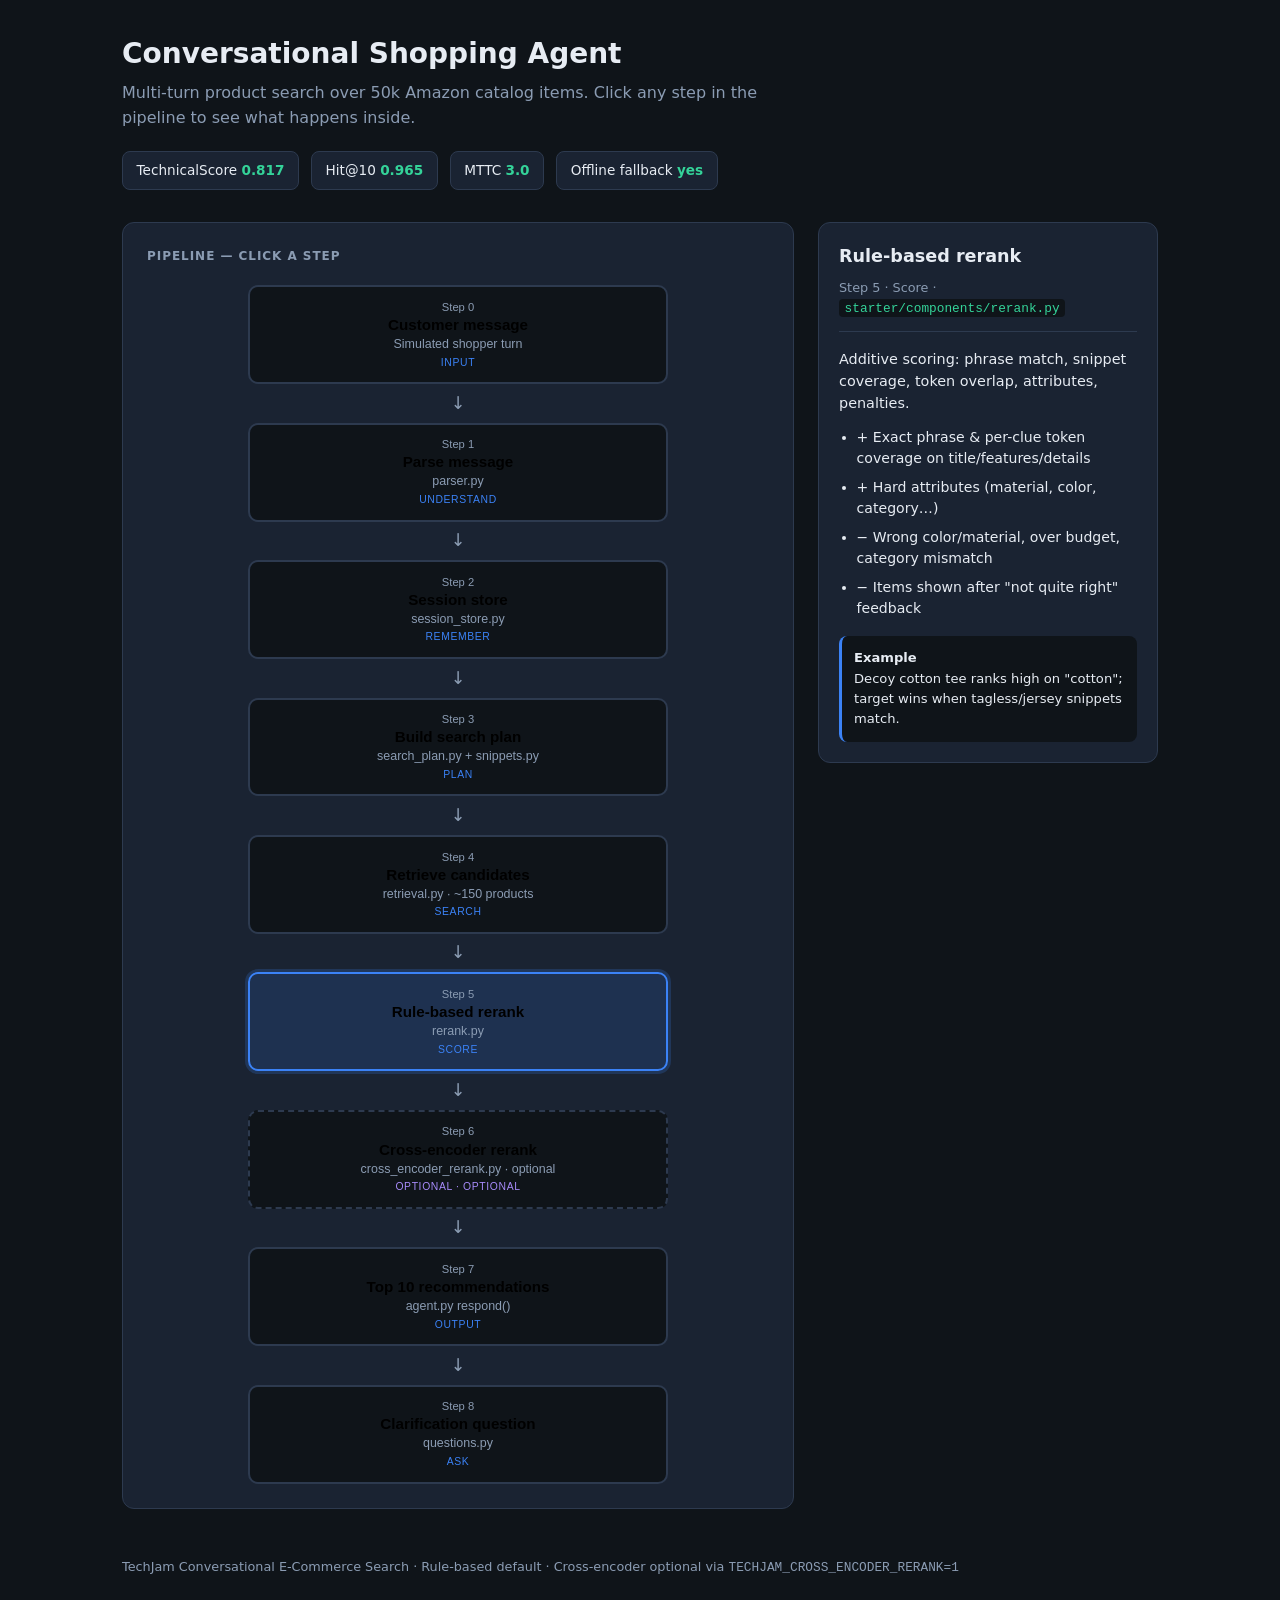
==== presentation/index-simple.html @ d78dbe80 "Add interactive pipeline presentation presentation/index.html is a zero-dependency, offline walkthro" ====
<!DOCTYPE html>
<html lang="en">
<head>
  <meta charset="UTF-8" />
  <meta name="viewport" content="width=device-width, initial-scale=1.0" />
  <title>TechJam Agent — Interactive Pipeline</title>
  <style>
    :root {
      --bg: #0f1419;
      --surface: #1a2332;
      --surface-hover: #243044;
      --border: #2d3a4f;
      --text: #e7ecf3;
      --muted: #8b9cb3;
      --accent: #3b82f6;
      --accent-soft: rgba(59, 130, 246, 0.15);
      --optional: #a78bfa;
      --success: #34d399;
    }

    * { box-sizing: border-box; margin: 0; padding: 0; }

    body {
      font-family: "Segoe UI", system-ui, -apple-system, sans-serif;
      background: var(--bg);
      color: var(--text);
      line-height: 1.55;
      min-height: 100vh;
    }

    header {
      padding: 2rem 2rem 1rem;
      max-width: 1100px;
      margin: 0 auto;
    }

    header h1 {
      font-size: 1.75rem;
      font-weight: 600;
      margin-bottom: 0.35rem;
    }

    header p {
      color: var(--muted);
      max-width: 640px;
    }

    .metrics {
      display: flex;
      flex-wrap: wrap;
      gap: 0.75rem;
      margin-top: 1.25rem;
    }

    .metric {
      background: var(--surface);
      border: 1px solid var(--border);
      border-radius: 8px;
      padding: 0.5rem 0.85rem;
      font-size: 0.85rem;
    }

    .metric strong { color: var(--success); }

    main {
      max-width: 1100px;
      margin: 0 auto;
      padding: 1rem 2rem 3rem;
      display: grid;
      grid-template-columns: 1fr 340px;
      gap: 1.5rem;
      align-items: start;
    }

    @media (max-width: 900px) {
      main { grid-template-columns: 1fr; }
    }

    .flowchart {
      background: var(--surface);
      border: 1px solid var(--border);
      border-radius: 12px;
      padding: 1.5rem;
    }

    .flowchart h2 {
      font-size: 0.75rem;
      text-transform: uppercase;
      letter-spacing: 0.08em;
      color: var(--muted);
      margin-bottom: 1.25rem;
    }

    .flow {
      display: flex;
      flex-direction: column;
      align-items: center;
      gap: 0;
    }

    .step {
      width: 100%;
      max-width: 420px;
      background: var(--bg);
      border: 2px solid var(--border);
      border-radius: 10px;
      padding: 0.85rem 1.1rem;
      cursor: pointer;
      transition: border-color 0.15s, background 0.15s, transform 0.1s;
      text-align: center;
    }

    .step:hover {
      border-color: var(--accent);
      background: var(--surface-hover);
    }

    .step.active {
      border-color: var(--accent);
      background: var(--accent-soft);
      box-shadow: 0 0 0 3px rgba(59, 130, 246, 0.2);
    }

    .step.optional { border-style: dashed; }
    .step.optional .step-tag { color: var(--optional); }

    .step-num {
      font-size: 0.7rem;
      color: var(--muted);
      margin-bottom: 0.2rem;
    }

    .step-title {
      font-weight: 600;
      font-size: 0.95rem;
    }

    .step-sub {
      font-size: 0.78rem;
      color: var(--muted);
      margin-top: 0.25rem;
    }

    .step-tag {
      display: inline-block;
      margin-top: 0.35rem;
      font-size: 0.65rem;
      text-transform: uppercase;
      letter-spacing: 0.06em;
      color: var(--accent);
    }

    .arrow {
      color: var(--muted);
      font-size: 1.1rem;
      padding: 0.35rem 0;
      user-select: none;
    }

    .detail-panel {
      background: var(--surface);
      border: 1px solid var(--border);
      border-radius: 12px;
      padding: 1.25rem;
      position: sticky;
      top: 1rem;
      min-height: 320px;
    }

    .detail-panel h3 {
      font-size: 1.1rem;
      margin-bottom: 0.5rem;
    }

    .detail-panel .detail-meta {
      font-size: 0.8rem;
      color: var(--muted);
      margin-bottom: 1rem;
      padding-bottom: 0.75rem;
      border-bottom: 1px solid var(--border);
    }

    .detail-panel ul {
      margin: 0.75rem 0 0 1.1rem;
      font-size: 0.88rem;
    }

    .detail-panel li { margin-bottom: 0.4rem; }

    .detail-panel p {
      font-size: 0.88rem;
      color: var(--muted);
      margin-top: 0.5rem;
    }

    .detail-panel code {
      background: var(--bg);
      padding: 0.1rem 0.35rem;
      border-radius: 4px;
      font-size: 0.8rem;
      color: var(--success);
    }

    .detail-panel .example {
      margin-top: 1rem;
      padding: 0.75rem;
      background: var(--bg);
      border-radius: 8px;
      font-size: 0.82rem;
      border-left: 3px solid var(--accent);
    }

    .detail-panel .placeholder {
      color: var(--muted);
      font-size: 0.9rem;
      padding-top: 2rem;
      text-align: center;
    }

    footer {
      max-width: 1100px;
      margin: 0 auto;
      padding: 0 2rem 2rem;
      font-size: 0.8rem;
      color: var(--muted);
    }
  </style>
</head>
<body>
  <header>
    <h1>Conversational Shopping Agent</h1>
    <p>Multi-turn product search over 50k Amazon catalog items. Click any step in the pipeline to see what happens inside.</p>
    <div class="metrics">
      <span class="metric">TechnicalScore <strong>0.817</strong></span>
      <span class="metric">Hit@10 <strong>0.965</strong></span>
      <span class="metric">MTTC <strong>3.0</strong></span>
      <span class="metric">Offline fallback <strong>yes</strong></span>
    </div>
  </header>

  <main>
    <section class="flowchart">
      <h2>Pipeline — click a step</h2>
      <div class="flow" id="flow"></div>
    </section>

    <aside class="detail-panel" id="detail-panel">
      <p class="placeholder">← Select a step to view details</p>
    </aside>
  </main>

  <footer>
    TechJam Conversational E-Commerce Search · Rule-based default · Cross-encoder optional via <code>TECHJAM_CROSS_ENCODER_RERANK=1</code>
  </footer>

  <script>
    const STEPS = [
      {
        id: "input",
        num: 0,
        title: "Customer message",
        sub: "Simulated shopper turn",
        tag: "Input",
        file: "evaluator/local_evaluator.py",
        summary: "Each turn the customer sends a message. Scenarios: Buying, Browsing, Intent Override, Boundary.",
        bullets: [
          "Buying: discloses a hard constraint early",
          "Browsing: starts vague (\"still exploring\")",
          "Intent override: changes preference on turn 3–4",
          "Boundary: may say \"no preference\" for an attribute",
        ],
        example: "Turn 1: \"I'm looking for men's t-shirts. A key requirement is: fabric type: 100% cotton.\"",
      },
      {
        id: "parse",
        num: 1,
        title: "Parse message",
        sub: "parser.py",
        tag: "Understand",
        file: "starter/components/parser.py",
        summary: "Extract structured constraints (material, color, budget…) and flags (override, boundary, feedback).",
        bullets: [
          "Closed vocab for material, color, feature, brand, budget",
          "Detects override phrases (\"actually\", \"changed my mind\")",
          "Detects boundary (\"no preference\", \"use your judgment\")",
          "Lossy by design — misses words like \"jersey\", \"tagless\"",
        ],
        example: "\"100% cotton under $40\" → constraints: material=cotton, budget=maximum $40",
      },
      {
        id: "session",
        num: 2,
        title: "Session store",
        sub: "session_store.py",
        tag: "Remember",
        file: "starter/components/session_store.py",
        summary: "Accumulates constraints across turns. Handles override (clear replaced attrs) and boundary (mark unconstrained).",
        bullets: [
          "Tracks disclosed / asked / unconstrained attributes",
          "Override: demote old values to negative constraints",
          "Persists category hint from opener (\"looking for …\")",
          "Pre-override clues kept for retrieval, down-weighted in rank",
        ],
        example: "After override from polyester → cotton: old polyester becomes excluded; cotton attribute re-opened for questions.",
      },
      {
        id: "plan",
        num: 3,
        title: "Build search plan",
        sub: "search_plan.py + snippets.py",
        tag: "Plan",
        file: "starter/components/search_plan.py",
        summary: "Turn session state into retrieval/rerank inputs: required terms, excluded terms, verbatim snippets.",
        bullets: [
          "exact_phrases = verbatim customer clues (not parser output)",
          "snippet_terms feed token overlap in rerank",
          "snippet_weights: pre-override clues at 0.35, post-override at 1.0",
          "User profile preference_tags as soft optional terms",
        ],
        example: "Snippets: [\"fabric type: 100% cotton\", \"4.3 oz jersey knit\", \"tagless collar\"]",
      },
      {
        id: "retrieve",
        num: 4,
        title: "Retrieve candidates",
        sub: "retrieval.py · ~150 products",
        tag: "Search",
        file: "starter/components/retrieval.py",
        summary: "FTS5 index over 50k catalog. Multi-path union: rare-term AND, conjunctive core, category, broad OR.",
        bullets: [
          "Snippets drive rare-term AND queries (verbatim text)",
          "Path tiering: conjunctive matches beat loose OR hits",
          "Structured includes for material / color / brand",
          "Pool size: 150 (CANDIDATE_POOL_SIZE)",
        ],
        example: "Target usually in pool once enough clues disclosed (~98.5% recall fully disclosed @200).",
      },
      {
        id: "rerank",
        num: 5,
        title: "Rule-based rerank",
        sub: "rerank.py",
        tag: "Score",
        file: "starter/components/rerank.py",
        summary: "Additive scoring: phrase match, snippet coverage, token overlap, attributes, penalties.",
        bullets: [
          "+ Exact phrase & per-clue token coverage on title/features/details",
          "+ Hard attributes (material, color, category…)",
          "− Wrong color/material, over budget, category mismatch",
          "− Items shown after \"not quite right\" feedback",
        ],
        example: "Decoy cotton tee ranks high on \"cotton\"; target wins when tagless/jersey snippets match.",
      },
      {
        id: "cross",
        num: 6,
        title: "Cross-encoder rerank",
        sub: "cross_encoder_rerank.py · optional",
        tag: "Optional",
        optional: true,
        file: "starter/components/cross_encoder_rerank.py",
        summary: "Second stage on top 15 rule-scored items. Jointly scores (customer query, product text) pairs.",
        bullets: [
          "Model: cross-encoder/ms-marco-MiniLM-L-6-v2",
          "final = rule_score + 2.0 × cross_encoder_score",
          "Enabled only with TECHJAM_CROSS_ENCODER_RERANK=1",
          "Skipped if sentence-transformers not installed (offline safe)",
        ],
        example: "Query + target product read together → target jumps from rank 3 to rank 1.",
      },
      {
        id: "output",
        num: 7,
        title: "Top 10 recommendations",
        sub: "agent.py respond()",
        tag: "Output",
        file: "starter/agent.py",
        summary: "Return best-first list of parent_asin. Evaluator scores exact match in first 10 unique valid IDs.",
        bullets: [
          "Hit = target appears anywhere in Top 10",
          "MRR = 1/rank (rank 1 is best)",
          "Session ends on hit or after turn 10",
        ],
        example: "recommendations: [{\"parent_asin\": \"B0…\"}, …] up to 10 items",
      },
      {
        id: "question",
        num: 8,
        title: "Clarification question",
        sub: "questions.py",
        tag: "Ask",
        file: "starter/components/questions.py",
        summary: "Choose next ask_attribute to pull one more constraint from the simulator.",
        bullets: [
          "Priority: feature first, then material/color…",
          "Buying opener → skip redundant category asks",
          "Turn ≥5: prefer \"other\" for bulk disclosure",
          "Post-override: re-ask the replaced attribute",
        ],
        example: "message: \"What feature matters most?\" · ask_attribute: \"feature\"",
      },
    ];

    const flowEl = document.getElementById("flow");
    const panelEl = document.getElementById("detail-panel");

    function renderDetail(step) {
      panelEl.innerHTML = `
        <h3>${step.title}</h3>
        <div class="detail-meta">Step ${step.num} · ${step.tag} · <code>${step.file}</code></div>
        <p style="color: var(--text); font-size: 0.9rem;">${step.summary}</p>
        <ul>${step.bullets.map((b) => `<li>${b}</li>`).join("")}</ul>
        <div class="example"><strong>Example</strong><br/>${step.example}</div>
      `;
    }

    STEPS.forEach((step, i) => {
      const btn = document.createElement("button");
      btn.type = "button";
      btn.className = "step" + (step.optional ? " optional" : "");
      btn.dataset.id = step.id;
      btn.innerHTML = `
        <div class="step-num">Step ${step.num}</div>
        <div class="step-title">${step.title}</div>
        <div class="step-sub">${step.sub}</div>
        <div class="step-tag">${step.tag}${step.optional ? " · optional" : ""}</div>
      `;
      btn.addEventListener("click", () => {
        document.querySelectorAll(".step").forEach((el) => el.classList.remove("active"));
        btn.classList.add("active");
        renderDetail(step);
      });
      flowEl.appendChild(btn);
      if (i < STEPS.length - 1) {
        const arrow = document.createElement("div");
        arrow.className = "arrow";
        arrow.textContent = "↓";
        flowEl.appendChild(arrow);
      }
    });

    // Default: select rule-based rerank (core story)
    document.querySelector('[data-id="rerank"]').click();
  </script>
</body>
</html>
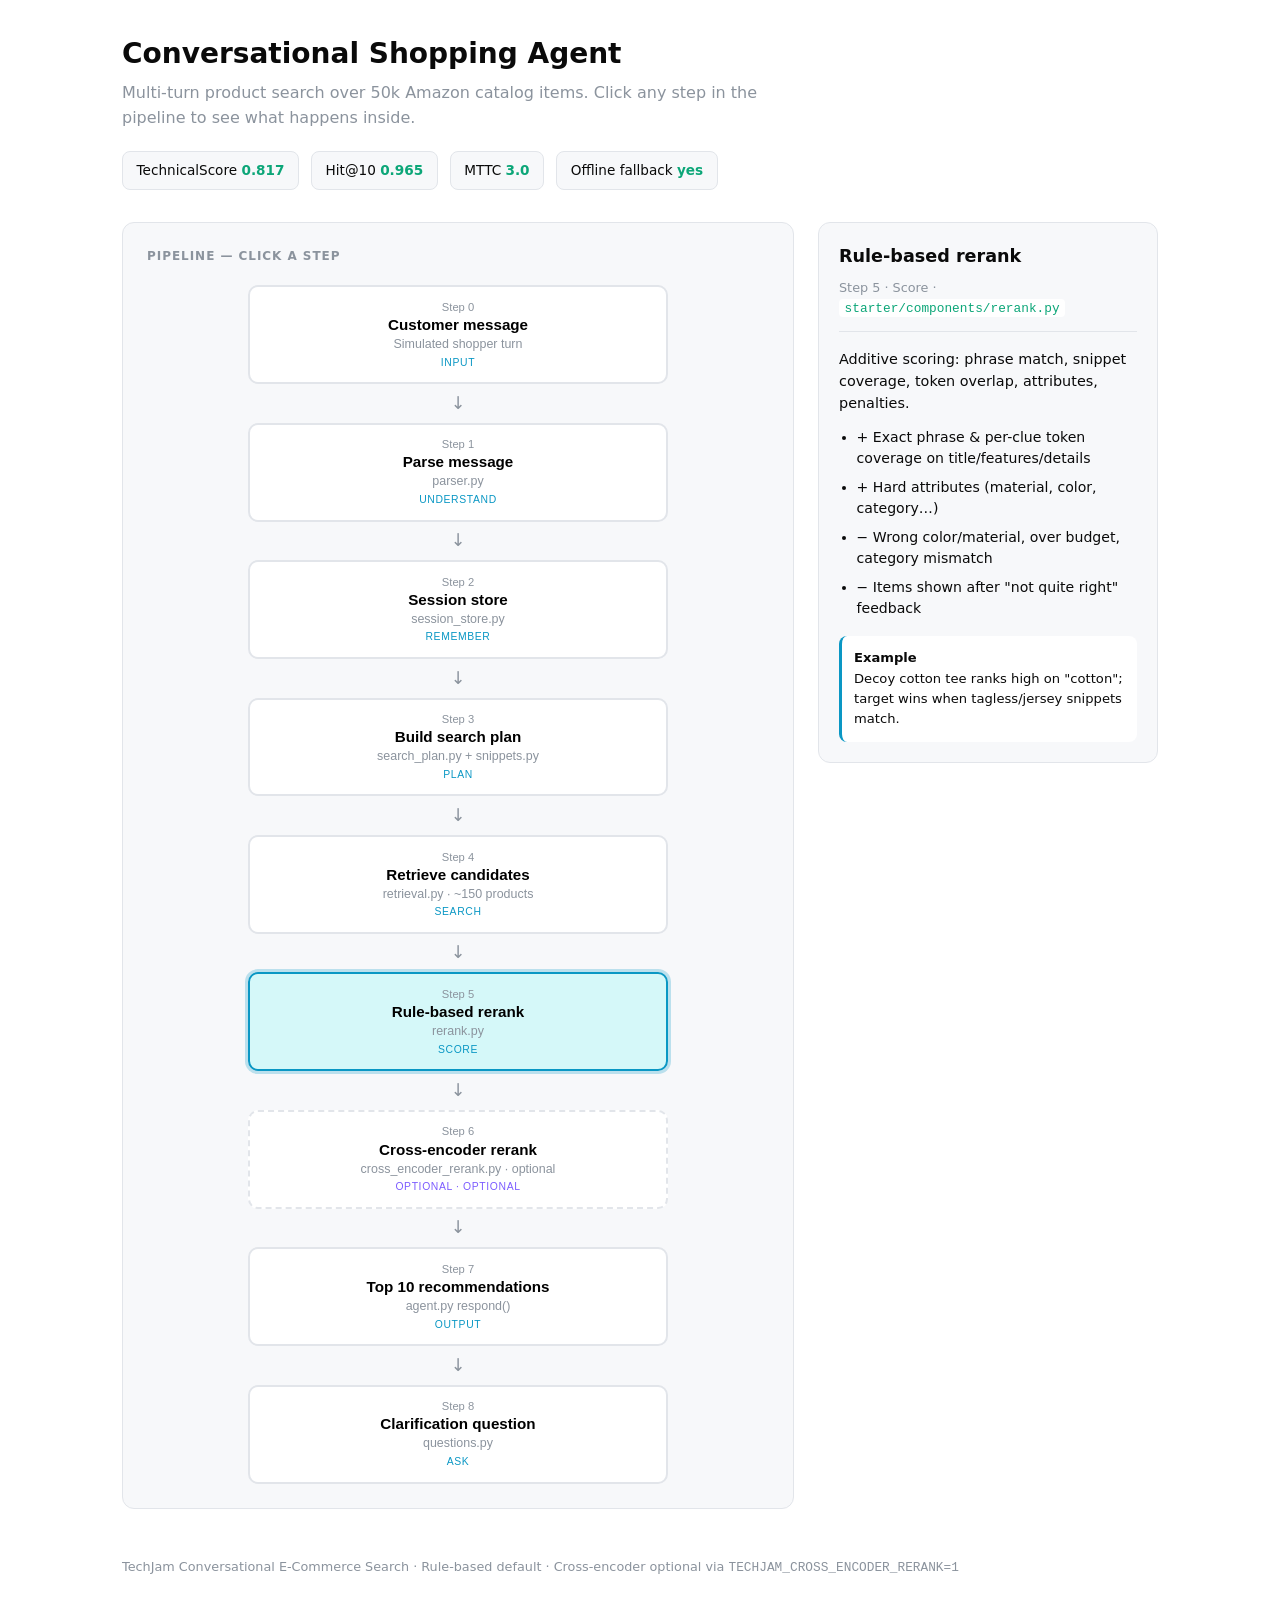
==== commit d2e69793: "Update colour scheme" ====
--- a/presentation/index-simple.html
+++ b/presentation/index-simple.html
@@ -6,16 +6,16 @@
   <title>TechJam Agent — Interactive Pipeline</title>
   <style>
     :root {
-      --bg: #0f1419;
-      --surface: #1a2332;
-      --surface-hover: #243044;
-      --border: #2d3a4f;
-      --text: #e7ecf3;
-      --muted: #8b9cb3;
-      --accent: #3b82f6;
-      --accent-soft: rgba(59, 130, 246, 0.15);
-      --optional: #a78bfa;
-      --success: #34d399;
+      --bg: #ffffff;
+      --surface: #f7f8fa;
+      --surface-hover: #eef0f3;
+      --border: #e2e5ea;
+      --text: #0a0a0a;
+      --muted: #8b939d;
+      --accent: #0a97c4;
+      --accent-soft: rgba(37, 244, 238, 0.16);
+      --optional: #7c5cff;
+      --success: #0ca678;
     }
 
     * { box-sizing: border-box; margin: 0; padding: 0; }
@@ -118,7 +118,7 @@
     .step.active {
       border-color: var(--accent);
       background: var(--accent-soft);
-      box-shadow: 0 0 0 3px rgba(59, 130, 246, 0.2);
+      box-shadow: 0 0 0 3px rgba(10, 151, 196, 0.25);
     }
 
     .step.optional { border-style: dashed; }
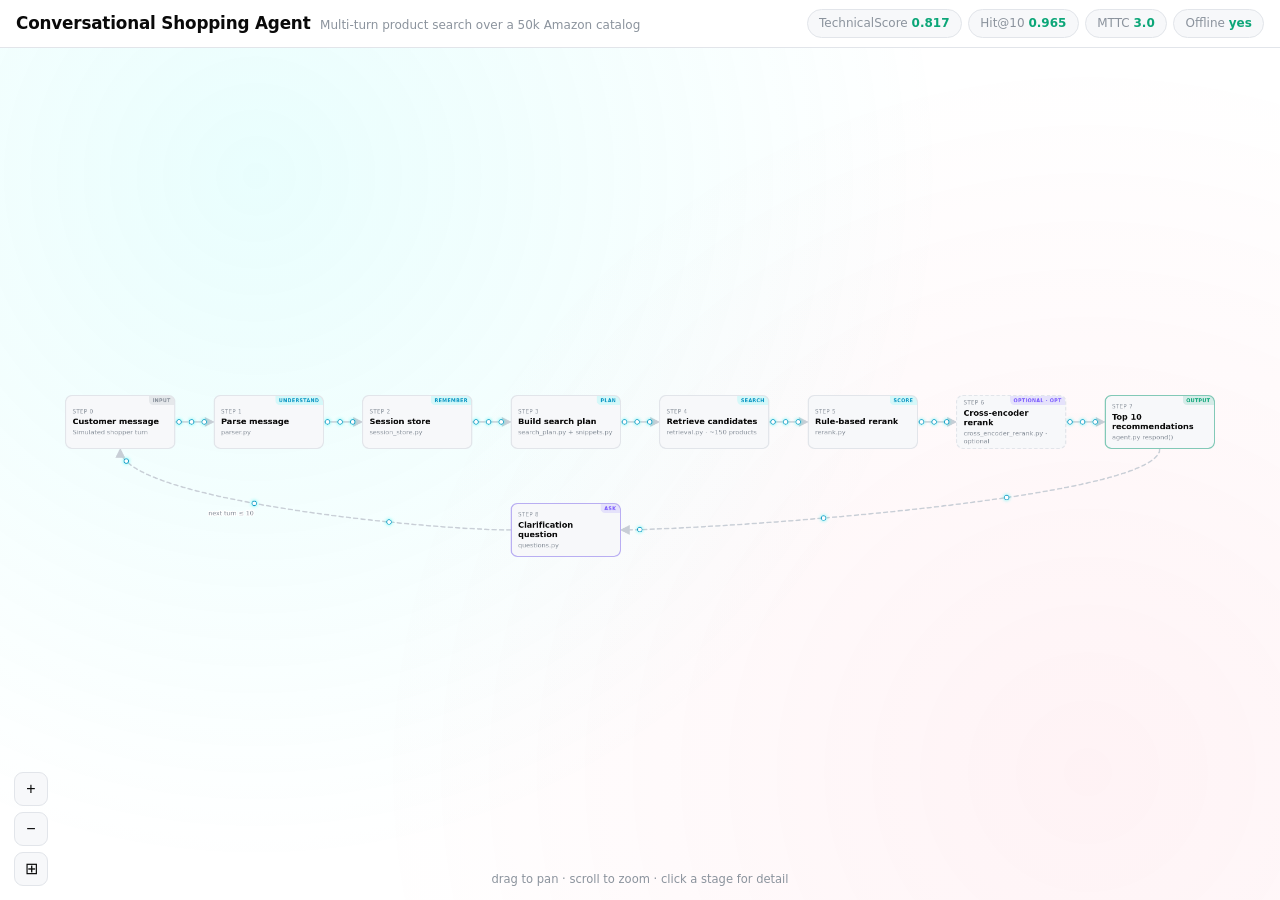
==== commit ff400a48: "Rework the simple presentation into a zoomable horizontal canvas index-simple.html is no longer a st" ====
--- a/presentation/index-simple.html
+++ b/presentation/index-simple.html
@@ -13,245 +13,277 @@
       --text: #0a0a0a;
       --muted: #8b939d;
       --accent: #0a97c4;
+      --cyan: #25f4ee;
       --accent-soft: rgba(37, 244, 238, 0.16);
       --optional: #7c5cff;
       --success: #0ca678;
+      --red: #fe2c55;
     }
 
     * { box-sizing: border-box; margin: 0; padding: 0; }
+
+    html, body { height: 100%; }
 
     body {
       font-family: "Segoe UI", system-ui, -apple-system, sans-serif;
       background: var(--bg);
       color: var(--text);
-      line-height: 1.55;
-      min-height: 100vh;
-    }
-
+      line-height: 1.5;
+      display: flex;
+      flex-direction: column;
+      overflow: hidden;
+    }
+
+    /* ------------------------------------------------------------ header */
     header {
-      padding: 2rem 2rem 1rem;
-      max-width: 1100px;
-      margin: 0 auto;
-    }
-
-    header h1 {
-      font-size: 1.75rem;
-      font-weight: 600;
-      margin-bottom: 0.35rem;
-    }
-
-    header p {
-      color: var(--muted);
-      max-width: 640px;
-    }
-
-    .metrics {
+      flex: 0 0 auto;
       display: flex;
-      flex-wrap: wrap;
-      gap: 0.75rem;
-      margin-top: 1.25rem;
-    }
-
+      align-items: center;
+      gap: 1rem;
+      padding: 0.55rem 1rem;
+      border-bottom: 1px solid var(--border);
+    }
+
+    .brand { display: flex; align-items: baseline; gap: 0.6rem; min-width: 0; }
+    .brand h1 { font-size: 1.05rem; font-weight: 650; letter-spacing: -0.01em; white-space: nowrap; }
+    .brand .tagline { font-size: 0.75rem; color: var(--muted); white-space: nowrap; overflow: hidden; text-overflow: ellipsis; }
+
+    .metrics { margin-left: auto; display: flex; gap: 0.4rem; flex-wrap: nowrap; }
     .metric {
       background: var(--surface);
       border: 1px solid var(--border);
-      border-radius: 8px;
-      padding: 0.5rem 0.85rem;
-      font-size: 0.85rem;
-    }
-
-    .metric strong { color: var(--success); }
-
-    main {
-      max-width: 1100px;
-      margin: 0 auto;
-      padding: 1rem 2rem 3rem;
-      display: grid;
-      grid-template-columns: 1fr 340px;
-      gap: 1.5rem;
-      align-items: start;
-    }
-
-    @media (max-width: 900px) {
-      main { grid-template-columns: 1fr; }
-    }
-
-    .flowchart {
+      border-radius: 999px;
+      padding: 0.28rem 0.7rem;
+      font-size: 0.75rem;
+      color: var(--muted);
+      white-space: nowrap;
+    }
+    .metric strong { color: var(--success); font-weight: 700; }
+
+    @media (max-width: 780px) { .brand .tagline { display: none; } }
+    @media (max-width: 620px) { .metric:nth-child(n+3) { display: none; } }
+
+    /* -------------------------------------------------------- canvas stage */
+    .stage {
+      flex: 1 1 auto;
+      position: relative;
+      overflow: hidden;
+      background:
+        radial-gradient(circle at 20% 15%, rgba(37, 244, 238, 0.10), transparent 55%),
+        radial-gradient(circle at 85% 85%, rgba(254, 44, 85, 0.06), transparent 55%),
+        var(--bg);
+    }
+
+    .viewport { position: absolute; inset: 0; overflow: hidden; cursor: grab; }
+    .viewport.panning { cursor: grabbing; }
+
+    .world {
+      position: absolute; left: 0; top: 0;
+      transform-origin: 0 0;
+      will-change: transform;
+    }
+    .world.animate { transition: transform 0.36s cubic-bezier(0.4, 0, 0.2, 1); }
+
+    /* ------------------------------------------------------------- wires */
+    .wires { position: absolute; left: 0; top: 0; overflow: visible; pointer-events: none; }
+
+    .wire {
+      fill: none;
+      stroke: #c8ced6;
+      stroke-width: 2.5;
+      stroke-linecap: round;
+      transition: stroke 0.18s;
+    }
+    .wire.loop { stroke-dasharray: 7 6; animation: march 1.1s linear infinite; }
+    .wire.hot { stroke: var(--success); stroke-width: 3; }
+    @keyframes march { to { stroke-dashoffset: -13; } }
+
+    .wire-label {
+      fill: var(--muted); font-size: 11px;
+      font-family: "Segoe UI", system-ui, sans-serif;
+      paint-order: stroke; stroke: var(--bg); stroke-width: 4px; stroke-linejoin: round;
+    }
+
+    .flow-dot {
+      fill: #ffffff;
+      stroke: var(--accent);
+      stroke-width: 1.4;
+      filter: drop-shadow(0 0 3px color-mix(in srgb, var(--cyan) 80%, transparent));
+    }
+    .flow-dot.hot {
+      stroke: var(--success);
+      filter: drop-shadow(0 0 4px color-mix(in srgb, var(--success) 70%, transparent));
+    }
+
+    /* ------------------------------------------------------------- nodes */
+    .node {
+      position: absolute;
+      width: 196px; height: 96px;
+      background: var(--surface);
+      border: 2px solid var(--border);
+      border-radius: 12px;
+      padding: 0.55rem 0.7rem;
+      text-align: left;
+      cursor: pointer;
+      font: inherit; color: inherit;
+      display: flex; flex-direction: column; justify-content: center; gap: 0.14rem;
+      transition: border-color 0.15s, box-shadow 0.15s, background 0.15s;
+      animation: nodeIn 0.42s cubic-bezier(0.4, 0, 0.2, 1) both;
+      overflow: hidden;
+    }
+    @keyframes nodeIn {
+      from { opacity: 0; transform: translateY(10px) scale(0.96); }
+      to   { opacity: 1; transform: none; }
+    }
+    .node:hover { border-color: var(--accent); }
+    .node.active {
+      border-color: var(--accent);
+      background: var(--accent-soft);
+      box-shadow: 0 0 0 4px rgba(10, 151, 196, 0.18);
+    }
+
+    .node .n-num { font-size: 0.6rem; text-transform: uppercase; letter-spacing: 0.07em; color: var(--muted); }
+    .node .n-title { font-weight: 650; font-size: 0.9rem; line-height: 1.2; letter-spacing: -0.005em; }
+    .node .n-sub { font-size: 0.71rem; color: var(--muted); line-height: 1.25; }
+    .node .n-tag {
+      position: absolute; top: 0; right: 0;
+      font-size: 0.54rem; text-transform: uppercase; letter-spacing: 0.06em; font-weight: 700;
+      padding: 0.1rem 0.4rem;
+      color: var(--accent);
+      background: var(--accent-soft);
+      border-bottom-left-radius: 8px;
+    }
+
+    .node.k-in   .n-tag { color: var(--muted);   background: rgba(139, 147, 157, 0.16); }
+    .node.k-out  { border-color: color-mix(in srgb, var(--success) 45%, var(--border)); }
+    .node.k-out  .n-tag { color: var(--success); background: rgba(12, 166, 120, 0.14); }
+    .node.k-opt  { border-style: dashed; }
+    .node.k-opt  .n-tag { color: var(--optional); background: rgba(124, 92, 255, 0.14); }
+    .node.k-loop { border-color: color-mix(in srgb, var(--optional) 40%, var(--border)); }
+    .node.k-loop .n-tag { color: var(--optional); background: rgba(124, 92, 255, 0.14); }
+
+    /* ---------------------------------------------------------- overlays */
+    .zoom {
+      position: absolute; left: 14px; bottom: 14px;
+      display: flex; flex-direction: column; gap: 6px; z-index: 5;
+    }
+    .zoom button {
+      width: 34px; height: 34px;
+      border: 1px solid var(--border);
+      background: var(--surface);
+      border-radius: 9px;
+      font-size: 1rem; line-height: 1;
+      color: var(--text);
+      cursor: pointer;
+      display: grid; place-items: center;
+    }
+    .zoom button:hover { border-color: var(--accent); color: var(--accent); }
+
+    .hint {
+      position: absolute; left: 50%; bottom: 12px; transform: translateX(-50%);
+      font-size: 0.72rem; color: var(--muted);
+      pointer-events: none; white-space: nowrap;
+    }
+    @media (max-width: 640px) { .hint { display: none; } }
+
+    /* --------------------------------------------------------- detail panel */
+    .panel {
+      position: absolute; top: 14px; right: 14px;
+      width: 340px;
+      max-height: calc(100% - 90px);
+      overflow-y: auto;
       background: var(--surface);
       border: 1px solid var(--border);
-      border-radius: 12px;
-      padding: 1.5rem;
-    }
-
-    .flowchart h2 {
-      font-size: 0.75rem;
-      text-transform: uppercase;
-      letter-spacing: 0.08em;
-      color: var(--muted);
-      margin-bottom: 1.25rem;
-    }
-
-    .flow {
-      display: flex;
-      flex-direction: column;
-      align-items: center;
-      gap: 0;
-    }
-
-    .step {
-      width: 100%;
-      max-width: 420px;
+      border-radius: 14px;
+      padding: 1rem 1.1rem 1.1rem;
+      box-shadow: 0 14px 36px rgba(10, 20, 40, 0.14);
+      animation: panelIn 0.22s ease;
+      z-index: 6;
+    }
+    .panel[hidden] { display: none; }
+    @keyframes panelIn { from { opacity: 0; transform: translateY(-6px); } to { opacity: 1; transform: none; } }
+
+    .panel .close {
+      position: absolute; top: 0.45rem; right: 0.55rem;
+      border: none; background: none; cursor: pointer;
+      font-size: 1rem; line-height: 1; color: var(--muted);
+    }
+    .panel .close:hover { color: var(--text); }
+
+    .panel h3 { font-size: 1.05rem; font-weight: 650; margin-right: 1.2rem; }
+    .panel .detail-meta {
+      font-size: 0.76rem; color: var(--muted);
+      margin: 0.35rem 0 0.75rem;
+      padding-bottom: 0.65rem;
+      border-bottom: 1px solid var(--border);
+    }
+    .panel .lead { font-size: 0.85rem; color: var(--text); }
+    .panel ul { margin: 0.7rem 0 0 1.05rem; font-size: 0.82rem; color: var(--text); }
+    .panel li { margin-bottom: 0.35rem; }
+    .panel code {
       background: var(--bg);
-      border: 2px solid var(--border);
-      border-radius: 10px;
-      padding: 0.85rem 1.1rem;
-      cursor: pointer;
-      transition: border-color 0.15s, background 0.15s, transform 0.1s;
-      text-align: center;
-    }
-
-    .step:hover {
-      border-color: var(--accent);
-      background: var(--surface-hover);
-    }
-
-    .step.active {
-      border-color: var(--accent);
-      background: var(--accent-soft);
-      box-shadow: 0 0 0 3px rgba(10, 151, 196, 0.25);
-    }
-
-    .step.optional { border-style: dashed; }
-    .step.optional .step-tag { color: var(--optional); }
-
-    .step-num {
-      font-size: 0.7rem;
-      color: var(--muted);
-      margin-bottom: 0.2rem;
-    }
-
-    .step-title {
-      font-weight: 600;
-      font-size: 0.95rem;
-    }
-
-    .step-sub {
+      padding: 0.08rem 0.32rem;
+      border-radius: 4px;
       font-size: 0.78rem;
-      color: var(--muted);
-      margin-top: 0.25rem;
-    }
-
-    .step-tag {
-      display: inline-block;
-      margin-top: 0.35rem;
-      font-size: 0.65rem;
-      text-transform: uppercase;
-      letter-spacing: 0.06em;
-      color: var(--accent);
-    }
-
-    .arrow {
-      color: var(--muted);
-      font-size: 1.1rem;
-      padding: 0.35rem 0;
-      user-select: none;
-    }
-
-    .detail-panel {
-      background: var(--surface);
-      border: 1px solid var(--border);
-      border-radius: 12px;
-      padding: 1.25rem;
-      position: sticky;
-      top: 1rem;
-      min-height: 320px;
-    }
-
-    .detail-panel h3 {
-      font-size: 1.1rem;
-      margin-bottom: 0.5rem;
-    }
-
-    .detail-panel .detail-meta {
-      font-size: 0.8rem;
-      color: var(--muted);
-      margin-bottom: 1rem;
-      padding-bottom: 0.75rem;
-      border-bottom: 1px solid var(--border);
-    }
-
-    .detail-panel ul {
-      margin: 0.75rem 0 0 1.1rem;
-      font-size: 0.88rem;
-    }
-
-    .detail-panel li { margin-bottom: 0.4rem; }
-
-    .detail-panel p {
-      font-size: 0.88rem;
-      color: var(--muted);
-      margin-top: 0.5rem;
-    }
-
-    .detail-panel code {
-      background: var(--bg);
-      padding: 0.1rem 0.35rem;
-      border-radius: 4px;
-      font-size: 0.8rem;
       color: var(--success);
     }
-
-    .detail-panel .example {
-      margin-top: 1rem;
-      padding: 0.75rem;
+    .panel .example {
+      margin-top: 0.9rem;
+      padding: 0.65rem 0.75rem;
       background: var(--bg);
       border-radius: 8px;
-      font-size: 0.82rem;
+      font-size: 0.8rem;
       border-left: 3px solid var(--accent);
     }
 
-    .detail-panel .placeholder {
-      color: var(--muted);
-      font-size: 0.9rem;
-      padding-top: 2rem;
-      text-align: center;
-    }
-
-    footer {
-      max-width: 1100px;
-      margin: 0 auto;
-      padding: 0 2rem 2rem;
-      font-size: 0.8rem;
-      color: var(--muted);
+    @media (max-width: 620px) {
+      .panel {
+        left: 10px; right: 10px; width: auto;
+        top: auto; bottom: 10px;
+        max-height: 55%;
+      }
+      .zoom { bottom: auto; top: 12px; left: 12px; }
+    }
+
+    @media (prefers-reduced-motion: reduce) {
+      .world.animate { transition: none; }
+      .wire.loop { animation: none; }
+      .flow-dot { display: none; }
+      .node { animation: none; }
     }
   </style>
 </head>
 <body>
   <header>
-    <h1>Conversational Shopping Agent</h1>
-    <p>Multi-turn product search over 50k Amazon catalog items. Click any step in the pipeline to see what happens inside.</p>
+    <div class="brand">
+      <h1>Conversational Shopping Agent</h1>
+      <span class="tagline">Multi-turn product search over a 50k Amazon catalog</span>
+    </div>
     <div class="metrics">
       <span class="metric">TechnicalScore <strong>0.817</strong></span>
       <span class="metric">Hit@10 <strong>0.965</strong></span>
       <span class="metric">MTTC <strong>3.0</strong></span>
-      <span class="metric">Offline fallback <strong>yes</strong></span>
+      <span class="metric">Offline <strong>yes</strong></span>
     </div>
   </header>
 
-  <main>
-    <section class="flowchart">
-      <h2>Pipeline — click a step</h2>
-      <div class="flow" id="flow"></div>
-    </section>
-
-    <aside class="detail-panel" id="detail-panel">
-      <p class="placeholder">← Select a step to view details</p>
-    </aside>
-  </main>
-
-  <footer>
-    TechJam Conversational E-Commerce Search · Rule-based default · Cross-encoder optional via <code>TECHJAM_CROSS_ENCODER_RERANK=1</code>
-  </footer>
+  <div class="stage" id="stage">
+    <div class="viewport" id="viewport">
+      <div class="world" id="world">
+        <svg class="wires" id="wires" xmlns="http://www.w3.org/2000/svg" xmlns:xlink="http://www.w3.org/1999/xlink"></svg>
+      </div>
+    </div>
+
+    <div class="zoom">
+      <button id="z-in" title="Zoom in">+</button>
+      <button id="z-out" title="Zoom out">&minus;</button>
+      <button id="z-fit" title="Fit to screen">&#8862;</button>
+    </div>
+
+    <div class="hint">drag to pan · scroll to zoom · click a stage for detail</div>
+
+    <aside class="panel" id="panel" hidden></aside>
+  </div>
 
   <script>
     const STEPS = [
@@ -401,46 +433,224 @@
       },
     ];
 
-    const flowEl = document.getElementById("flow");
-    const panelEl = document.getElementById("detail-panel");
-
-    function renderDetail(step) {
-      panelEl.innerHTML = `
-        <h3>${step.title}</h3>
-        <div class="detail-meta">Step ${step.num} · ${step.tag} · <code>${step.file}</code></div>
-        <p style="color: var(--text); font-size: 0.9rem;">${step.summary}</p>
-        <ul>${step.bullets.map((b) => `<li>${b}</li>`).join("")}</ul>
-        <div class="example"><strong>Example</strong><br/>${step.example}</div>
-      `;
-    }
+    /* ------------------------------------------------------------- layout */
+    const NODE_W = 196, NODE_H = 96, GAP = 68, LANE_Y = 40, MARGIN = 34;
+    const byId = (id) => STEPS.find((s) => s.id === id);
+
+    const lane = STEPS.filter((s) => s.id !== "question");
+    lane.forEach((s, i) => { s._x = MARGIN + i * (NODE_W + GAP); s._y = LANE_Y; });
+    const q = byId("question");
+    q._x = MARGIN + 3 * (NODE_W + GAP);
+    q._y = LANE_Y + NODE_H + 96;
+
+    const WORLD_W = lane[lane.length - 1]._x + NODE_W + MARGIN;
+    const WORLD_H = q._y + NODE_H + MARGIN;
+
+    const EDGES = [];
+    for (let i = 0; i < lane.length - 1; i++) EDGES.push({ from: lane[i].id, to: lane[i + 1].id, type: "h" });
+    EDGES.push({ from: "output", to: "question", type: "loop" });
+    EDGES.push({ from: "question", to: "input", type: "loop", label: "next turn ≤ 10" });
+
+    function edgePath(e) {
+      const a = byId(e.from), b = byId(e.to);
+      if (e.type === "h") {
+        const x1 = a._x + NODE_W, y1 = a._y + NODE_H / 2;
+        const x2 = b._x,          y2 = b._y + NODE_H / 2;
+        const dx = Math.max(28, (x2 - x1) * 0.5);
+        return `M ${x1} ${y1} C ${x1 + dx} ${y1}, ${x2 - dx} ${y2}, ${x2} ${y2}`;
+      }
+      if (e.from === "output") { // output -> question : drop down, sweep left
+        const x1 = a._x + NODE_W / 2, y1 = a._y + NODE_H;
+        const x2 = b._x + NODE_W,     y2 = b._y + NODE_H / 2;
+        return `M ${x1} ${y1} C ${x1} ${y1 + 90}, ${x2 + 150} ${y2}, ${x2} ${y2}`;
+      }
+      // question -> input : sweep left, climb up
+      const x1 = a._x, y1 = a._y + NODE_H / 2;
+      const x2 = b._x + NODE_W / 2, y2 = b._y + NODE_H;
+      return `M ${x1} ${y1} C ${x1 - 150} ${y1}, ${x2} ${y2 + 90}, ${x2} ${y2}`;
+    }
+
+    function labelPoint(e) {
+      const a = byId(e.from), b = byId(e.to);
+      const x1 = a._x, y1 = a._y + NODE_H / 2;
+      const x2 = b._x + NODE_W / 2, y2 = b._y + NODE_H;
+      return { x: (x1 + x2) / 2 - 150, y: (y1 + y2) / 2 + 46 };
+    }
+
+    /* ---------------------------------------------------------- rendering */
+    const world = document.getElementById("world");
+    const viewport = document.getElementById("viewport");
+    const svg = document.getElementById("wires");
+    const panel = document.getElementById("panel");
+
+    world.style.width = WORLD_W + "px";
+    world.style.height = WORLD_H + "px";
+    svg.setAttribute("viewBox", `0 0 ${WORLD_W} ${WORLD_H}`);
+    svg.setAttribute("width", WORLD_W);
+    svg.setAttribute("height", WORLD_H);
+
+    let markup =
+      `<defs>` +
+      `<marker id="ah" viewBox="0 0 10 10" refX="9" refY="5" markerWidth="7" markerHeight="7" orient="auto-start-reverse"><path d="M0 0 L10 5 L0 10 z" fill="#c8ced6"/></marker>` +
+      `<marker id="ah-hot" viewBox="0 0 10 10" refX="9" refY="5" markerWidth="7" markerHeight="7" orient="auto-start-reverse"><path d="M0 0 L10 5 L0 10 z" fill="#0ca678"/></marker>` +
+      `</defs>`;
+
+    EDGES.forEach((e, i) => {
+      const cls = "wire" + (e.type === "loop" ? " loop" : "");
+      markup += `<path id="w${i}" class="${cls}" d="${edgePath(e)}" marker-end="url(#ah)"/>`;
+      if (e.label) {
+        const lp = labelPoint(e);
+        markup += `<text class="wire-label" x="${lp.x}" y="${lp.y}" text-anchor="middle">${e.label}</text>`;
+      }
+      const dur = e.type === "loop" ? 3.4 : 2.4;
+      const n = 3;
+      let dots = `<g class="dots" data-edge="${i}">`;
+      for (let d = 0; d < n; d++) {
+        dots +=
+          `<circle class="flow-dot" r="4">` +
+          `<animateMotion dur="${dur}s" begin="${-(d * dur) / n}s" repeatCount="indefinite" calcMode="linear">` +
+          `<mpath href="#w${i}" xlink:href="#w${i}"/></animateMotion></circle>`;
+      }
+      dots += `</g>`;
+      markup += dots;
+    });
+    svg.innerHTML = markup;
 
     STEPS.forEach((step, i) => {
       const btn = document.createElement("button");
       btn.type = "button";
-      btn.className = "step" + (step.optional ? " optional" : "");
+      const kind = step.id === "input" ? "k-in"
+        : step.id === "output" ? "k-out"
+        : step.id === "question" ? "k-loop"
+        : step.optional ? "k-opt" : "k-core";
+      btn.className = "node " + kind;
       btn.dataset.id = step.id;
-      btn.innerHTML = `
-        <div class="step-num">Step ${step.num}</div>
-        <div class="step-title">${step.title}</div>
-        <div class="step-sub">${step.sub}</div>
-        <div class="step-tag">${step.tag}${step.optional ? " · optional" : ""}</div>
-      `;
-      btn.addEventListener("click", () => {
-        document.querySelectorAll(".step").forEach((el) => el.classList.remove("active"));
-        btn.classList.add("active");
-        renderDetail(step);
+      btn.style.left = step._x + "px";
+      btn.style.top = step._y + "px";
+      btn.style.animationDelay = (i * 55) + "ms";
+      btn.innerHTML =
+        `<span class="n-tag">${step.tag}${step.optional ? " · opt" : ""}</span>` +
+        `<span class="n-num">Step ${step.num}</span>` +
+        `<span class="n-title">${step.title}</span>` +
+        `<span class="n-sub">${step.sub}</span>`;
+      btn.addEventListener("click", (ev) => { ev.stopPropagation(); select(step.id); });
+      world.appendChild(btn);
+    });
+
+    /* ------------------------------------------------------- selection */
+    function renderDetail(step) {
+      panel.innerHTML =
+        `<button class="close" aria-label="Close">&times;</button>` +
+        `<h3>${step.title}</h3>` +
+        `<div class="detail-meta">Step ${step.num} · ${step.tag} · <code>${step.file}</code></div>` +
+        `<p class="lead">${step.summary}</p>` +
+        `<ul>${step.bullets.map((b) => `<li>${b}</li>`).join("")}</ul>` +
+        `<div class="example"><strong>Example</strong><br/>${step.example}</div>`;
+      panel.querySelector(".close").addEventListener("click", deselect);
+    }
+
+    function select(id) {
+      world.querySelectorAll(".node.active").forEach((n) => n.classList.remove("active"));
+      svg.querySelectorAll(".wire.hot").forEach((w) => { w.classList.remove("hot"); w.setAttribute("marker-end", "url(#ah)"); });
+      svg.querySelectorAll(".flow-dot.hot").forEach((d) => d.classList.remove("hot"));
+
+      const node = world.querySelector(`.node[data-id="${id}"]`);
+      if (node) node.classList.add("active");
+
+      EDGES.forEach((e, i) => {
+        if (e.from !== id && e.to !== id) return;
+        const w = svg.querySelector(`#w${i}`);
+        if (w) { w.classList.add("hot"); w.setAttribute("marker-end", "url(#ah-hot)"); }
+        svg.querySelectorAll(`.dots[data-edge="${i}"] .flow-dot`).forEach((d) => d.classList.add("hot"));
       });
-      flowEl.appendChild(btn);
-      if (i < STEPS.length - 1) {
-        const arrow = document.createElement("div");
-        arrow.className = "arrow";
-        arrow.textContent = "↓";
-        flowEl.appendChild(arrow);
+
+      renderDetail(byId(id));
+      panel.hidden = false;
+    }
+
+    function deselect() {
+      world.querySelectorAll(".node.active").forEach((n) => n.classList.remove("active"));
+      svg.querySelectorAll(".wire.hot").forEach((w) => { w.classList.remove("hot"); w.setAttribute("marker-end", "url(#ah)"); });
+      svg.querySelectorAll(".flow-dot.hot").forEach((d) => d.classList.remove("hot"));
+      panel.hidden = true;
+    }
+
+    /* ----------------------------------------------------------- camera */
+    let cam = { x: 0, y: 0, k: 1 };
+    const clampK = (k) => Math.min(2.4, Math.max(0.25, k));
+
+    function apply(anim) {
+      world.classList.toggle("animate", !!anim);
+      world.style.transform = `translate(${cam.x}px, ${cam.y}px) scale(${cam.k})`;
+      if (anim) setTimeout(() => world.classList.remove("animate"), 380);
+    }
+
+    function fit(anim = true) {
+      const r = viewport.getBoundingClientRect();
+      const pad = 46;
+      const k = clampK(Math.min((r.width - pad * 2) / WORLD_W, (r.height - pad * 2) / WORLD_H));
+      cam = { k, x: (r.width - WORLD_W * k) / 2, y: (r.height - WORLD_H * k) / 2 };
+      apply(anim);
+    }
+
+    function zoomAround(px, py, factor, anim) {
+      const k = clampK(cam.k * factor);
+      const ratio = k / cam.k;
+      cam.x = px - (px - cam.x) * ratio;
+      cam.y = py - (py - cam.y) * ratio;
+      cam.k = k;
+      apply(anim);
+    }
+
+    viewport.addEventListener("wheel", (e) => {
+      e.preventDefault();
+      const r = viewport.getBoundingClientRect();
+      zoomAround(e.clientX - r.left, e.clientY - r.top, Math.exp(-e.deltaY * 0.0015), false);
+    }, { passive: false });
+
+    let drag = null;
+    viewport.addEventListener("pointerdown", (e) => {
+      if (e.target.closest(".node") || e.target.closest(".panel") || e.target.closest(".zoom")) return;
+      drag = { x: e.clientX, y: e.clientY, ox: cam.x, oy: cam.y, moved: 0 };
+      viewport.classList.add("panning");
+      viewport.setPointerCapture(e.pointerId);
+    });
+    viewport.addEventListener("pointermove", (e) => {
+      if (!drag) return;
+      const dx = e.clientX - drag.x, dy = e.clientY - drag.y;
+      drag.moved += Math.abs(dx) + Math.abs(dy);
+      cam.x = drag.ox + dx;
+      cam.y = drag.oy + dy;
+      apply(false);
+    });
+    viewport.addEventListener("pointerup", (e) => {
+      const wasDrag = drag && drag.moved > 4;
+      viewport.classList.remove("panning");
+      drag = null;
+      if (!wasDrag && !e.target.closest(".node") && !e.target.closest(".panel") && !e.target.closest(".zoom")) {
+        deselect();
       }
     });
-
-    // Default: select rule-based rerank (core story)
-    document.querySelector('[data-id="rerank"]').click();
+    viewport.addEventListener("dblclick", (e) => {
+      if (e.target.closest(".node")) return;
+      fit();
+    });
+
+    document.getElementById("z-in").addEventListener("click", () => {
+      const r = viewport.getBoundingClientRect();
+      zoomAround(r.width / 2, r.height / 2, 1.3, true);
+    });
+    document.getElementById("z-out").addEventListener("click", () => {
+      const r = viewport.getBoundingClientRect();
+      zoomAround(r.width / 2, r.height / 2, 1 / 1.3, true);
+    });
+    document.getElementById("z-fit").addEventListener("click", () => fit());
+
+    window.addEventListener("resize", () => fit(false));
+    window.addEventListener("keydown", (e) => { if (e.key === "Escape") deselect(); });
+
+    /* ------------------------------------------------------------- boot */
+    fit(false);
   </script>
 </body>
 </html>
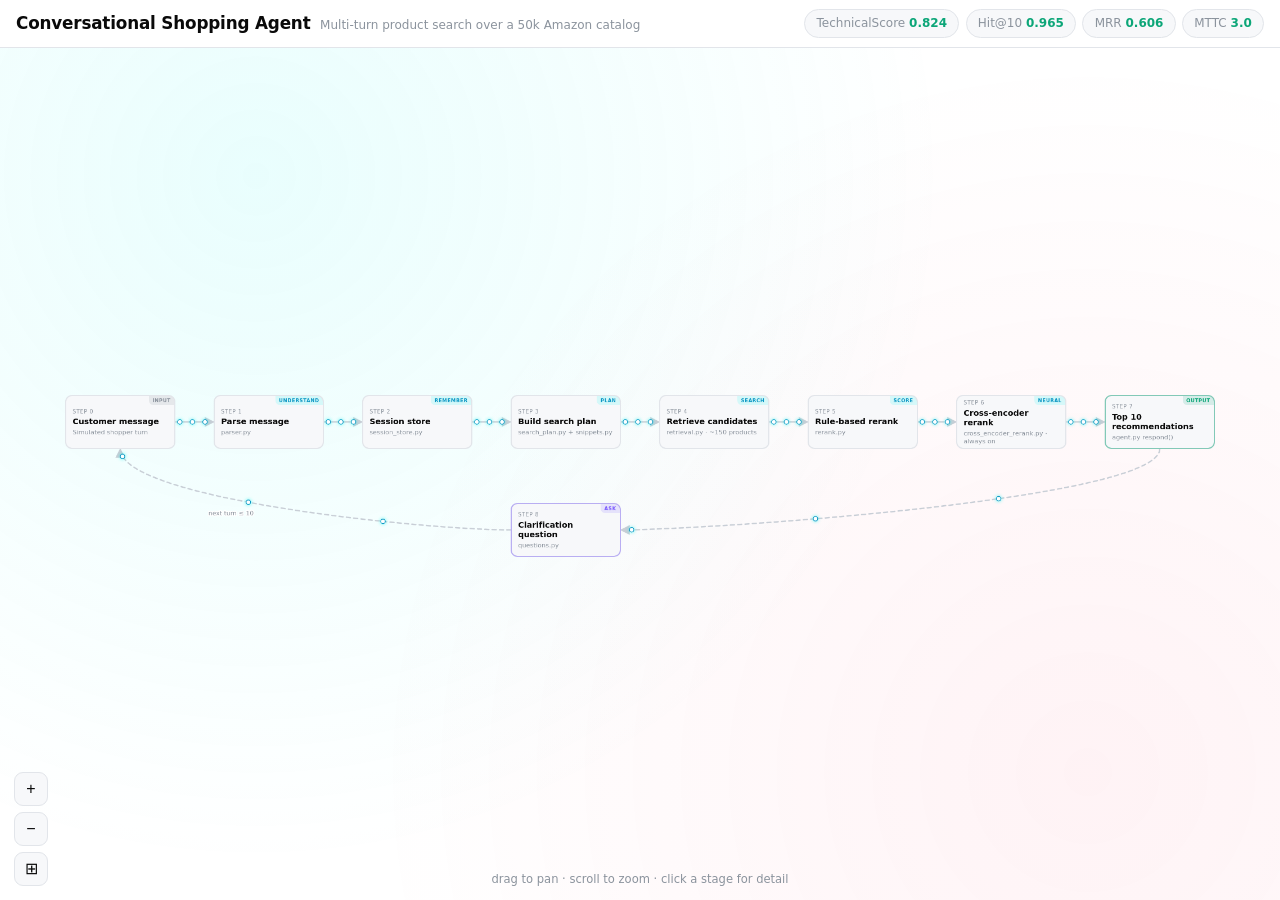
==== commit b0a8f20a: "Align reported score to the compulsory cross-encoder pipeline (0.824) Since dc3622f the cross-encode" ====
--- a/presentation/index-simple.html
+++ b/presentation/index-simple.html
@@ -260,10 +260,10 @@
       <span class="tagline">Multi-turn product search over a 50k Amazon catalog</span>
     </div>
     <div class="metrics">
-      <span class="metric">TechnicalScore <strong>0.817</strong></span>
+      <span class="metric">TechnicalScore <strong>0.824</strong></span>
       <span class="metric">Hit@10 <strong>0.965</strong></span>
+      <span class="metric">MRR <strong>0.606</strong></span>
       <span class="metric">MTTC <strong>3.0</strong></span>
-      <span class="metric">Offline <strong>yes</strong></span>
     </div>
   </header>
 
@@ -387,16 +387,16 @@
         id: "cross",
         num: 6,
         title: "Cross-encoder rerank",
-        sub: "cross_encoder_rerank.py · optional",
-        tag: "Optional",
-        optional: true,
+        sub: "cross_encoder_rerank.py · always on",
+        tag: "Neural",
         file: "starter/components/cross_encoder_rerank.py",
-        summary: "Second stage on top 15 rule-scored items. Jointly scores (customer query, product text) pairs.",
-        bullets: [
-          "Model: cross-encoder/ms-marco-MiniLM-L-6-v2",
+        summary: "Compulsory second stage on the top 15 rule-scored items. Jointly scores (customer query, product text) pairs.",
+        bullets: [
+          "Model: cross-encoder/ms-marco-MiniLM-L-6-v2 (~90 MB, auto-downloaded on first run)",
           "final = rule_score + 2.0 × cross_encoder_score",
-          "Enabled only with TECHJAM_CROSS_ENCODER_RERANK=1",
-          "Skipped if sentence-transformers not installed (offline safe)",
+          "sentence-transformers auto-installed from requirements.txt in Agent.__init__",
+          "Ordering only: MRR 0.583 → 0.606, Hit@10 unchanged",
+          "TECHJAM_CROSS_ENCODER_DISABLE=1 for the rule-only baseline (0.817)",
         ],
         example: "Query + target product read together → target jumps from rank 3 to rank 1.",
       },
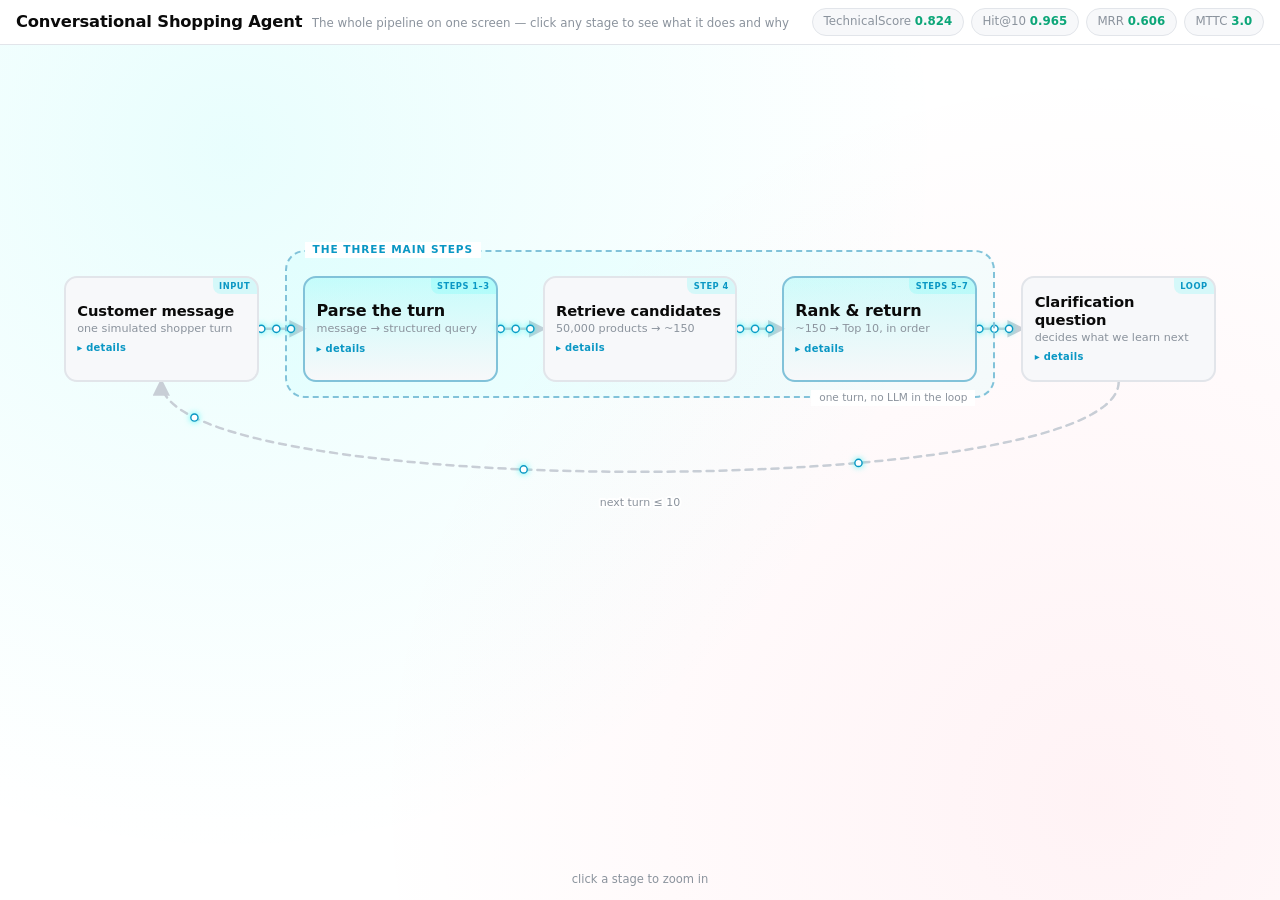
==== commit c0c88cd0: "Rework the simple presentation; add walkthrough script Co-Authored-By: Claude Sonnet 5 <noreply@anth" ====
--- a/presentation/index-simple.html
+++ b/presentation/index-simple.html
@@ -3,25 +3,21 @@
 <head>
   <meta charset="UTF-8" />
   <meta name="viewport" content="width=device-width, initial-scale=1.0" />
-  <title>TechJam Agent — Interactive Pipeline</title>
+  <title>TechJam Agent — Pipeline</title>
   <style>
     :root {
       --bg: #ffffff;
       --surface: #f7f8fa;
-      --surface-hover: #eef0f3;
       --border: #e2e5ea;
       --text: #0a0a0a;
       --muted: #8b939d;
       --accent: #0a97c4;
       --cyan: #25f4ee;
       --accent-soft: rgba(37, 244, 238, 0.16);
-      --optional: #7c5cff;
       --success: #0ca678;
-      --red: #fe2c55;
     }
 
     * { box-sizing: border-box; margin: 0; padding: 0; }
-
     html, body { height: 100%; }
 
     body {
@@ -34,150 +30,285 @@
       overflow: hidden;
     }
 
-    /* ------------------------------------------------------------ header */
+    /* --------------------------------------------------------------- header */
     header {
       flex: 0 0 auto;
       display: flex;
       align-items: center;
       gap: 1rem;
-      padding: 0.55rem 1rem;
+      padding: 0.5rem 1rem;
       border-bottom: 1px solid var(--border);
     }
-
     .brand { display: flex; align-items: baseline; gap: 0.6rem; min-width: 0; }
-    .brand h1 { font-size: 1.05rem; font-weight: 650; letter-spacing: -0.01em; white-space: nowrap; }
-    .brand .tagline { font-size: 0.75rem; color: var(--muted); white-space: nowrap; overflow: hidden; text-overflow: ellipsis; }
-
-    .metrics { margin-left: auto; display: flex; gap: 0.4rem; flex-wrap: nowrap; }
+    .brand h1 { font-size: 1.02rem; font-weight: 650; letter-spacing: -0.01em; white-space: nowrap; }
+    .brand .tagline { font-size: 0.74rem; color: var(--muted); white-space: nowrap; overflow: hidden; text-overflow: ellipsis; }
+
+    .metrics { margin-left: auto; display: flex; gap: 0.4rem; }
     .metric {
       background: var(--surface);
       border: 1px solid var(--border);
       border-radius: 999px;
-      padding: 0.28rem 0.7rem;
-      font-size: 0.75rem;
+      padding: 0.26rem 0.68rem;
+      font-size: 0.74rem;
       color: var(--muted);
       white-space: nowrap;
     }
     .metric strong { color: var(--success); font-weight: 700; }
-
-    @media (max-width: 780px) { .brand .tagline { display: none; } }
+    @media (max-width: 860px) { .brand .tagline { display: none; } }
     @media (max-width: 620px) { .metric:nth-child(n+3) { display: none; } }
 
-    /* -------------------------------------------------------- canvas stage */
+    /* ---------------------------------------------------------------- stage */
     .stage {
       flex: 1 1 auto;
       position: relative;
       overflow: hidden;
       background:
-        radial-gradient(circle at 20% 15%, rgba(37, 244, 238, 0.10), transparent 55%),
-        radial-gradient(circle at 85% 85%, rgba(254, 44, 85, 0.06), transparent 55%),
+        radial-gradient(circle at 18% 12%, rgba(37, 244, 238, 0.10), transparent 55%),
+        radial-gradient(circle at 86% 88%, rgba(254, 44, 85, 0.06), transparent 55%),
         var(--bg);
     }
-
-    .viewport { position: absolute; inset: 0; overflow: hidden; cursor: grab; }
-    .viewport.panning { cursor: grabbing; }
-
-    .world {
-      position: absolute; left: 0; top: 0;
-      transform-origin: 0 0;
-      will-change: transform;
-    }
-    .world.animate { transition: transform 0.36s cubic-bezier(0.4, 0, 0.2, 1); }
-
-    /* ------------------------------------------------------------- wires */
-    .wires { position: absolute; left: 0; top: 0; overflow: visible; pointer-events: none; }
-
-    .wire {
-      fill: none;
-      stroke: #c8ced6;
-      stroke-width: 2.5;
-      stroke-linecap: round;
-      transition: stroke 0.18s;
-    }
+    .layer { position: absolute; inset: 0; }
+
+    /* ----------------------------------------------------------------- wires */
+    .wires { position: absolute; inset: 0; overflow: visible; pointer-events: none; transition: opacity 0.3s; }
+    .wires.dim { opacity: 0; }
+    .wire { fill: none; stroke: #c8ced6; stroke-width: 2.5; stroke-linecap: round; }
     .wire.loop { stroke-dasharray: 7 6; animation: march 1.1s linear infinite; }
-    .wire.hot { stroke: var(--success); stroke-width: 3; }
     @keyframes march { to { stroke-dashoffset: -13; } }
-
     .wire-label {
-      fill: var(--muted); font-size: 11px;
-      font-family: "Segoe UI", system-ui, sans-serif;
+      fill: var(--muted); font-size: 11px; font-family: inherit;
       paint-order: stroke; stroke: var(--bg); stroke-width: 4px; stroke-linejoin: round;
     }
-
-    .flow-dot {
-      fill: #ffffff;
-      stroke: var(--accent);
-      stroke-width: 1.4;
+    .fd {
+      fill: #ffffff; stroke: var(--accent); stroke-width: 1.4;
       filter: drop-shadow(0 0 3px color-mix(in srgb, var(--cyan) 80%, transparent));
     }
-    .flow-dot.hot {
-      stroke: var(--success);
-      filter: drop-shadow(0 0 4px color-mix(in srgb, var(--success) 70%, transparent));
-    }
-
-    /* ------------------------------------------------------------- nodes */
+
+    /* ----------------------------------------------------------- group frame */
+    .frame {
+      position: absolute;
+      border: 2px dashed color-mix(in srgb, var(--accent) 45%, var(--border));
+      border-radius: 20px;
+      background: color-mix(in srgb, var(--cyan) 5%, transparent);
+      pointer-events: none;
+      transition: opacity 0.3s ease;
+      animation: pop 0.34s cubic-bezier(0.4, 0, 0.2, 1) both;
+    }
+    .frame.dim { opacity: 0; }
+    .frame-label {
+      position: absolute; top: -0.62rem; left: 18px;
+      padding: 0 0.5rem;
+      background: var(--bg);
+      font-size: 0.66rem; font-weight: 700;
+      text-transform: uppercase; letter-spacing: 0.09em;
+      color: var(--accent);
+      white-space: nowrap;
+    }
+    .frame-note {
+      position: absolute; bottom: -0.62rem; right: 18px;
+      padding: 0 0.5rem;
+      background: var(--bg);
+      font-size: 0.66rem; color: var(--muted);
+      white-space: nowrap;
+    }
+    @media (max-width: 700px) { .frame-note { display: none; } }
+
+    /* ----------------------------------------------------------------- nodes */
     .node {
       position: absolute;
-      width: 196px; height: 96px;
       background: var(--surface);
       border: 2px solid var(--border);
-      border-radius: 12px;
-      padding: 0.55rem 0.7rem;
+      border-radius: 13px;
+      padding: 0.5rem 0.7rem;
+      display: flex; flex-direction: column; justify-content: center; gap: 0.12rem;
       text-align: left;
       cursor: pointer;
       font: inherit; color: inherit;
-      display: flex; flex-direction: column; justify-content: center; gap: 0.14rem;
-      transition: border-color 0.15s, box-shadow 0.15s, background 0.15s;
-      animation: nodeIn 0.42s cubic-bezier(0.4, 0, 0.2, 1) both;
       overflow: hidden;
-    }
-    @keyframes nodeIn {
-      from { opacity: 0; transform: translateY(10px) scale(0.96); }
+      animation: pop 0.34s cubic-bezier(0.4, 0, 0.2, 1) both;
+      transition: transform 0.5s cubic-bezier(0.4, 0, 0.2, 1), opacity 0.4s ease,
+                  border-color 0.18s, box-shadow 0.18s, background 0.18s;
+    }
+    @keyframes pop {
+      from { opacity: 0; transform: translateY(12px) scale(0.96); }
       to   { opacity: 1; transform: none; }
     }
     .node:hover { border-color: var(--accent); }
-    .node.active {
+    .node.group {
+      border-color: color-mix(in srgb, var(--accent) 45%, var(--border));
+      background: linear-gradient(180deg, var(--accent-soft), var(--surface));
+    }
+    .node.away { opacity: 0; transform: scale(0.82) !important; pointer-events: none; }
+    .node.hero {
+      z-index: 4;
       border-color: var(--accent);
       background: var(--accent-soft);
-      box-shadow: 0 0 0 4px rgba(10, 151, 196, 0.18);
-    }
-
-    .node .n-num { font-size: 0.6rem; text-transform: uppercase; letter-spacing: 0.07em; color: var(--muted); }
-    .node .n-title { font-weight: 650; font-size: 0.9rem; line-height: 1.2; letter-spacing: -0.005em; }
-    .node .n-sub { font-size: 0.71rem; color: var(--muted); line-height: 1.25; }
-    .node .n-tag {
+      box-shadow: 0 12px 34px rgba(10, 20, 40, 0.16), 0 0 0 4px rgba(10, 151, 196, 0.16);
+      cursor: default;
+    }
+    .node.hero .n-hint { display: none; }
+
+    .n-tag {
       position: absolute; top: 0; right: 0;
-      font-size: 0.54rem; text-transform: uppercase; letter-spacing: 0.06em; font-weight: 700;
+      font-size: 0.52rem; text-transform: uppercase; letter-spacing: 0.06em; font-weight: 700;
       padding: 0.1rem 0.4rem;
       color: var(--accent);
       background: var(--accent-soft);
       border-bottom-left-radius: 8px;
     }
-
-    .node.k-in   .n-tag { color: var(--muted);   background: rgba(139, 147, 157, 0.16); }
-    .node.k-out  { border-color: color-mix(in srgb, var(--success) 45%, var(--border)); }
-    .node.k-out  .n-tag { color: var(--success); background: rgba(12, 166, 120, 0.14); }
-    .node.k-opt  { border-style: dashed; }
-    .node.k-opt  .n-tag { color: var(--optional); background: rgba(124, 92, 255, 0.14); }
-    .node.k-loop { border-color: color-mix(in srgb, var(--optional) 40%, var(--border)); }
-    .node.k-loop .n-tag { color: var(--optional); background: rgba(124, 92, 255, 0.14); }
-
-    /* ---------------------------------------------------------- overlays */
-    .zoom {
-      position: absolute; left: 14px; bottom: 14px;
-      display: flex; flex-direction: column; gap: 6px; z-index: 5;
-    }
-    .zoom button {
-      width: 34px; height: 34px;
-      border: 1px solid var(--border);
+    .n-title { font-weight: 650; font-size: 0.92rem; line-height: 1.2; letter-spacing: -0.005em; }
+    .node.group .n-title { font-size: 1rem; }
+    .n-sub { font-size: 0.7rem; color: var(--muted); line-height: 1.25; }
+    .n-hint { margin-top: 0.2rem; font-size: 0.62rem; font-weight: 700; letter-spacing: 0.03em; color: var(--accent); }
+
+    /* ----------------------------------------------------------- sub-steps */
+    .strip {
+      position: absolute; left: 0; right: 0; z-index: 3;
+      display: flex; justify-content: center; align-items: stretch;
+      gap: 8px; padding: 0 24px;
+      pointer-events: none;
+    }
+    .strip[hidden] { display: none; }
+    .sub {
+      flex: 0 1 190px; min-width: 0;
+      display: flex; flex-direction: column; justify-content: center; gap: 0.12rem;
       background: var(--surface);
-      border-radius: 9px;
-      font-size: 1rem; line-height: 1;
-      color: var(--text);
-      cursor: pointer;
+      border: 1.5px solid color-mix(in srgb, var(--accent) 30%, var(--border));
+      border-radius: 10px;
+      padding: 0.5rem 0.7rem;
+      text-align: center;
+      pointer-events: auto;
+      font: inherit; color: inherit; cursor: pointer;
+      opacity: 0; transform: translateY(6px) scale(0.96);
+      transition: opacity 0.3s ease, transform 0.3s cubic-bezier(0.4, 0, 0.2, 1),
+                  border-color 0.18s, background 0.18s, box-shadow 0.18s;
+    }
+    .strip.show .sub { opacity: 1; transform: none; }
+    .sub:hover { border-color: var(--accent); }
+    .sub.active {
+      border-color: var(--accent);
+      background: var(--accent-soft);
+      box-shadow: 0 0 0 3px rgba(10, 151, 196, 0.14);
+    }
+    .sub .s-n {
+      font-size: 0.64rem; font-weight: 700; letter-spacing: 0.06em;
+      text-transform: uppercase; color: var(--accent);
+    }
+    .sub .s-t { font-size: 0.98rem; font-weight: 650; line-height: 1.2; letter-spacing: -0.005em; }
+    .sub .s-s {
+      font-size: 0.74rem; color: var(--muted); line-height: 1.2;
+      font-family: ui-monospace, SFMono-Regular, Menlo, monospace;
+    }
+    .sub-arrow { flex: 0 0 auto; align-self: center; color: var(--muted); font-size: 0.8rem; }
+
+    /* --------------------------------------------------------------- detail */
+    .detail {
+      position: absolute; z-index: 3;
+      overflow-x: hidden; overflow-y: auto;
+      overscroll-behavior: contain;
+      padding-right: 4px;
+      opacity: 0; transform: translateY(10px);
+      transition: opacity 0.34s 0.12s ease, transform 0.34s 0.12s cubic-bezier(0.4, 0, 0.2, 1);
+    }
+    .detail.show { opacity: 1; transform: none; }
+    .detail[hidden] { display: none; }
+
+    .d-file {
+      font-size: 0.8rem; font-weight: 700; letter-spacing: 0.02em;
+      color: var(--success);
+      background: var(--surface); border: 1px solid var(--border);
+      border-radius: 5px; padding: 0.12rem 0.45rem; display: inline-block;
+      font-family: ui-monospace, SFMono-Regular, Menlo, monospace;
+    }
+    .d-lead { font-size: 1rem; color: var(--text); margin: 0.5rem 0 0.2rem; max-width: 104ch; }
+    .d-cols { display: flex; flex-wrap: wrap; gap: 0.3rem 2.4rem; margin-top: 0.35rem; }
+    .d-cols > div { min-width: 0; }
+    .d-main { flex: 1.45 1 420px; }
+    .d-side { flex: 1 1 320px; }
+    .detail h4 {
+      font-size: 0.72rem; text-transform: uppercase; letter-spacing: 0.08em;
+      color: var(--muted); font-weight: 700;
+      margin: 0.55rem 0 0.3rem; padding-bottom: 0.2rem;
+      border-bottom: 1px solid var(--border);
+    }
+    .detail ul { list-style: none; margin: 0; }
+    .detail li {
+      position: relative; padding-left: 1rem;
+      font-size: 0.95rem; line-height: 1.45;
+      margin-bottom: 0.3rem; color: var(--text);
+    }
+    .detail li::before {
+      content: ""; position: absolute; left: 0; top: 0.5em;
+      width: 5px; height: 5px; border-radius: 50%; background: var(--accent);
+    }
+    .detail p.d-why { font-size: 0.95rem; line-height: 1.5; color: var(--text); }
+    /* -------------------------------------------- group overview: step list */
+    /* short overviews sit in the middle of the page instead of hugging the
+       top-left corner; `safe center` keeps the top reachable if it overflows */
+    .detail.center {
+      display: flex; flex-direction: column; align-items: center;
+      justify-content: center;
+      justify-content: safe center;
+      text-align: center;
+    }
+    .detail.center .d-lead { max-width: 86ch; }
+    .detail.center .d-steps { text-align: left; margin-left: auto; margin-right: auto; }
+
+    .d-steps { list-style: none; counter-reset: ds; margin: 0.5rem 0 0; max-width: 74ch; }
+    .d-steps li {
+      counter-increment: ds;
+      position: relative; padding-left: 2.1rem;
+      margin-bottom: 0.55rem;
+      display: flex; flex-wrap: wrap; align-items: baseline; gap: 0 0.55rem;
+    }
+    .d-steps li::before {
+      content: counter(ds);
+      position: absolute; left: 0; top: 0.06em;
+      width: 1.45rem; height: 1.45rem; border-radius: 50%;
       display: grid; place-items: center;
-    }
-    .zoom button:hover { border-color: var(--accent); color: var(--accent); }
+      background: var(--accent-soft); color: var(--accent);
+      border: 1px solid color-mix(in srgb, var(--accent) 40%, var(--border));
+      font-size: 0.76rem; font-weight: 700;
+    }
+    .ds-t { font-size: 1rem; font-weight: 650; letter-spacing: -0.005em; }
+    .ds-d { flex: 1 1 380px; font-size: 0.95rem; line-height: 1.45; color: var(--muted); }
+    .d-foot { margin-top: 0.5rem; font-size: 0.8rem; color: var(--muted); }
+
+    /* ------------------------------------------------- inline detail diagram */
+    .d-diagram { margin: 0.5rem auto 0.1rem; max-width: 980px; }
+    .d-diagram svg { display: block; width: 100%; height: auto; overflow: visible; }
+    .dg-box {
+      fill: var(--surface);
+      stroke: color-mix(in srgb, var(--accent) 40%, var(--border));
+      stroke-width: 1.4;
+    }
+    .dg-box.out { fill: var(--accent-soft); stroke: var(--accent); stroke-width: 1.8; }
+    .dg-t { fill: var(--text); font-family: inherit; font-size: 11.5px; font-weight: 650; }
+    .dg-s {
+      fill: var(--muted); font-size: 9.6px;
+      font-family: ui-monospace, SFMono-Regular, Menlo, monospace;
+    }
+    .dg-o { fill: var(--text); font-family: inherit; font-size: 12.5px; font-weight: 700; }
+    .dg-cap { fill: var(--muted); font-family: inherit; font-size: 10px; }
+    .dg-w { fill: none; stroke: #c8ced6; stroke-width: 1.6; stroke-linecap: round; }
+
+    .d-eg {
+      margin-top: 0.45rem; padding: 0.55rem 0.7rem;
+      background: var(--surface); border-left: 3px solid var(--accent);
+      border-radius: 6px; font-size: 0.9rem; line-height: 1.5;
+    }
+
+    /* --------------------------------------------------------------- chrome */
+    .back {
+      position: absolute; left: 14px; top: 14px; z-index: 6;
+      border: 1px solid var(--border); background: var(--surface);
+      border-radius: 9px; padding: 0.34rem 0.7rem;
+      font: inherit; font-weight: 600; font-size: 0.8rem;
+      color: var(--accent); cursor: pointer;
+      box-shadow: 0 6px 16px rgba(10, 20, 40, 0.08);
+    }
+    .back:hover { border-color: var(--accent); }
+    .back[hidden] { display: none; }
 
     .hint {
       position: absolute; left: 50%; bottom: 12px; transform: translateX(-50%);
@@ -186,70 +317,24 @@
     }
     @media (max-width: 640px) { .hint { display: none; } }
 
-    /* --------------------------------------------------------- detail panel */
-    .panel {
-      position: absolute; top: 14px; right: 14px;
-      width: 340px;
-      max-height: calc(100% - 90px);
-      overflow-y: auto;
-      background: var(--surface);
-      border: 1px solid var(--border);
-      border-radius: 14px;
-      padding: 1rem 1.1rem 1.1rem;
-      box-shadow: 0 14px 36px rgba(10, 20, 40, 0.14);
-      animation: panelIn 0.22s ease;
-      z-index: 6;
-    }
-    .panel[hidden] { display: none; }
-    @keyframes panelIn { from { opacity: 0; transform: translateY(-6px); } to { opacity: 1; transform: none; } }
-
-    .panel .close {
-      position: absolute; top: 0.45rem; right: 0.55rem;
-      border: none; background: none; cursor: pointer;
-      font-size: 1rem; line-height: 1; color: var(--muted);
-    }
-    .panel .close:hover { color: var(--text); }
-
-    .panel h3 { font-size: 1.05rem; font-weight: 650; margin-right: 1.2rem; }
-    .panel .detail-meta {
-      font-size: 0.76rem; color: var(--muted);
-      margin: 0.35rem 0 0.75rem;
-      padding-bottom: 0.65rem;
-      border-bottom: 1px solid var(--border);
-    }
-    .panel .lead { font-size: 0.85rem; color: var(--text); }
-    .panel ul { margin: 0.7rem 0 0 1.05rem; font-size: 0.82rem; color: var(--text); }
-    .panel li { margin-bottom: 0.35rem; }
-    .panel code {
-      background: var(--bg);
-      padding: 0.08rem 0.32rem;
-      border-radius: 4px;
-      font-size: 0.78rem;
-      color: var(--success);
-    }
-    .panel .example {
-      margin-top: 0.9rem;
-      padding: 0.65rem 0.75rem;
-      background: var(--bg);
-      border-radius: 8px;
-      font-size: 0.8rem;
-      border-left: 3px solid var(--accent);
-    }
-
-    @media (max-width: 620px) {
-      .panel {
-        left: 10px; right: 10px; width: auto;
-        top: auto; bottom: 10px;
-        max-height: 55%;
-      }
-      .zoom { bottom: auto; top: 12px; left: 12px; }
+    /* short windows (13" laptop, projector): shrink the copy rather than scroll it */
+    @media (max-height: 760px) {
+      .d-lead { font-size: 0.92rem; margin-top: 0.4rem; }
+      .detail li { font-size: 0.85rem; line-height: 1.35; margin-bottom: 0.22rem; }
+      .detail p.d-why { font-size: 0.85rem; line-height: 1.38; }
+      .d-eg { font-size: 0.8rem; padding: 0.42rem 0.6rem; }
+      .d-diagram { max-width: 700px; margin-top: 0.35rem; }
+      .d-steps li { margin-bottom: 0.4rem; }
+      .ds-t { font-size: 0.92rem; }
+      .ds-d { font-size: 0.85rem; line-height: 1.38; }
+      .detail h4 { margin: 0.42rem 0 0.24rem; }
+      .sub { padding: 0.4rem 0.6rem; }
     }
 
     @media (prefers-reduced-motion: reduce) {
-      .world.animate { transition: none; }
+      .node, .detail, .frame { animation: none; transition: opacity 0.2s; }
       .wire.loop { animation: none; }
-      .flow-dot { display: none; }
-      .node { animation: none; }
+      .fd { display: none; }
     }
   </style>
 </head>
@@ -257,7 +342,7 @@
   <header>
     <div class="brand">
       <h1>Conversational Shopping Agent</h1>
-      <span class="tagline">Multi-turn product search over a 50k Amazon catalog</span>
+      <span class="tagline">The whole pipeline on one screen — click any stage to see what it does and why</span>
     </div>
     <div class="metrics">
       <span class="metric">TechnicalScore <strong>0.824</strong></span>
@@ -268,389 +353,534 @@
   </header>
 
   <div class="stage" id="stage">
-    <div class="viewport" id="viewport">
-      <div class="world" id="world">
-        <svg class="wires" id="wires" xmlns="http://www.w3.org/2000/svg" xmlns:xlink="http://www.w3.org/1999/xlink"></svg>
-      </div>
-    </div>
-
-    <div class="zoom">
-      <button id="z-in" title="Zoom in">+</button>
-      <button id="z-out" title="Zoom out">&minus;</button>
-      <button id="z-fit" title="Fit to screen">&#8862;</button>
-    </div>
-
-    <div class="hint">drag to pan · scroll to zoom · click a stage for detail</div>
-
-    <aside class="panel" id="panel" hidden></aside>
+    <svg class="wires" id="wires" xmlns="http://www.w3.org/2000/svg" xmlns:xlink="http://www.w3.org/1999/xlink"></svg>
+    <div class="layer" id="frames"></div>
+    <div class="layer" id="nodes"></div>
+    <div class="strip" id="substeps" hidden></div>
+    <div class="detail" id="detail" hidden></div>
+    <button class="back" id="back" hidden>&larr; Back</button>
+    <p class="hint" id="hint">click a stage to zoom in</p>
   </div>
 
   <script>
-    const STEPS = [
-      {
-        id: "input",
-        num: 0,
-        title: "Customer message",
-        sub: "Simulated shopper turn",
-        tag: "Input",
+    /* ============================================================= structure */
+    const ORDER = ["input", "understand", "retrieve", "rank", "question"];
+    const GROUPY = new Set(["understand", "rank"]);
+    const META = {
+      input:      { tag: "Input",      title: "Customer message",      sub: "one simulated shopper turn" },
+      understand: { tag: "Steps 1–3",  title: "Parse the turn",        sub: "message → structured query" },
+      retrieve:   { tag: "Step 4",     title: "Retrieve candidates",   sub: "50,000 products → ~150" },
+      rank:       { tag: "Steps 5–7",  title: "Rank & return",         sub: "~150 → Top 10, in order" },
+      question:   { tag: "Loop",       title: "Clarification question", sub: "decides what we learn next" },
+    };
+
+    /* sub-step chips shown inside a focused group box; id -> DETAIL entry */
+    const SUBSTEPS = {
+      understand: [
+        { id: "parse",   n: "Step 1", t: "Parse message",     s: "parser.py" },
+        { id: "session", n: "Step 2", t: "Session store",     s: "session_store.py" },
+        { id: "plan",    n: "Step 3", t: "Build search plan", s: "search_plan.py" },
+      ],
+      rank: [
+        { id: "rerank", n: "Step 5", t: "Rule-based rerank",    s: "rerank.py" },
+        { id: "cross",  n: "Step 6", t: "Cross-encoder rerank", s: "cross_encoder_rerank.py" },
+        { id: "output", n: "Step 7", t: "Top 10 + response",    s: "agent.py" },
+      ],
+    };
+
+    /* ================================================= leaf detail content */
+    const DETAIL = {
+      input: {
         file: "evaluator/local_evaluator.py",
-        summary: "Each turn the customer sends a message. Scenarios: Buying, Browsing, Intent Override, Boundary.",
-        bullets: [
-          "Buying: discloses a hard constraint early",
-          "Browsing: starts vague (\"still exploring\")",
-          "Intent override: changes preference on turn 3–4",
-          "Boundary: may say \"no preference\" for an attribute",
-        ],
-        example: "Turn 1: \"I'm looking for men's t-shirts. A key requirement is: fabric type: 100% cotton.\"",
-      },
-      {
-        id: "parse",
-        num: 1,
-        title: "Parse message",
-        sub: "parser.py",
-        tag: "Understand",
+        lead: "Each session is one shopper and up to ten turns. There is no real conversation log behind it — the evaluator writes every message from a hidden card it builds out of the target product itself.",
+        how: [
+          "The card is made from the target's own title, features and details, each clue trimmed to 180 characters. So the shopper quotes the product back at us, almost word for word.",
+          "It holds only about four clues in total: two hard requirements and two soft preferences. There is not much to extract, which is why asking the right question matters more than asking often.",
+          "Four scenario types, and we are never told which one we are in. Buying states a requirement in the opener; browsing opens with “still exploring”; intent override replaces a preference on turn 3 or 4; boundary refuses our first question, then answers normally.",
+          "A reply only carries information if it matches the attribute we asked about, and it gives at most two new clues per turn. Ask for something already covered and we get “I don't have an additional preference for colour.”",
+          "The session stops the moment the target appears in our Top 10 — turn 3 with the right answer beats turn 8 with a better one.",
+        ],
+        why: "Because the shopper is generated from the target, the words in a reply are usually a verbatim string from that product's catalog row. Matching that wording is not a loophole; it is the strongest honest signal available. So the rest of the pipeline is built around carrying those exact words through to the ranking step instead of paraphrasing them away.",
+        eg: "Turn 1 — “I'm looking for Men's T-Shirts. A key requirement is: fabric type: 100% cotton.”<br>Turn 2 — “For that, what matters is: 4.3 oz jersey knit; tagless collar.”",
+      },
+      understand: {
+        file: "parser.py · session_store.py · search_plan.py",
+        lead: "Three deterministic passes turn one turn of free text into a query the search stages can act on. No model, no API call — the same message always produces the same query.",
+        steps: [
+          { t: "Parse message", d: "Name what we can: material, colour, size, price, category — plus flags for a change of mind, a “no preference” answer, or a complaint." },
+          { t: "Session store", d: "Fold it into one state per session, so a clue from turn 2 still counts on turn 6 and we never ask for the same thing twice." },
+          { t: "Build search plan", d: "Emit required, optional and excluded terms — and the shopper's own sentences, kept word for word for retrieval and ranking alike." },
+        ],
+      },
+      rank: {
+        file: "rerank.py · cross_encoder_rerank.py · agent.py",
+        lead: "Retrieval hands over roughly 150 plausible products. This stage decides the order — which matters, because the score cares a lot about whether the right one is 1st or 8th.",
+        steps: [
+          { t: "Rule-based rerank", d: "A hand-written score over all 150: seven signals add points, four penalties take them away. This decides who makes the shortlist." },
+          { t: "Cross-encoder rerank", d: "A small pretrained model re-reads the top 15 with query and product side by side, and adjusts the order. Reordering only." },
+          { t: "Top 10 + response", d: "The first 10 valid catalog IDs, best first, plus the attribute we want answered next. Zero tokens — no language model in the loop." },
+        ],
+      },
+      parse: {
         file: "starter/components/parser.py",
-        summary: "Extract structured constraints (material, color, budget…) and flags (override, boundary, feedback).",
-        bullets: [
-          "Closed vocab for material, color, feature, brand, budget",
-          "Detects override phrases (\"actually\", \"changed my mind\")",
-          "Detects boundary (\"no preference\", \"use your judgment\")",
-          "Lossy by design — misses words like \"jersey\", \"tagless\"",
-        ],
-        example: "\"100% cotton under $40\" → constraints: material=cotton, budget=maximum $40",
-      },
-      {
-        id: "session",
-        num: 2,
-        title: "Session store",
-        sub: "session_store.py",
-        tag: "Remember",
+        lead: "Turns one message into a list of constraints — attribute, value, positive or negative — plus three flags describing what kind of turn it was.",
+        how: [
+          "Word lists for material, colour, size, style, category, use case and features; a pattern for “brand X”; a pattern for price, where “under $40” becomes a hard cap and a bare “$25” becomes “around $25”.",
+          "“No polyester” and “without pockets” are read as exclusions, not requirements — the same word lists are checked twice, once for each polarity.",
+          "Three flags per turn: a change of mind (“actually”, “ignore my earlier preference”, “instead”), a waived attribute (“no preference”, “use your judgment”), and dissatisfaction (“not quite right”).",
+          "Anything outside those lists is dropped. That is a real limitation and we treat it as one rather than papering over it.",
+        ],
+        why: "We tried to make the parser understand more, and stopped. Product wording is open-ended — “4.3 oz jersey knit” is exactly the phrase that identifies one t-shirt out of 50,000, and no word list will ever contain it. So retrieval and ranking read the raw sentence instead, and the parser keeps the two jobs it does reliably: naming a colour, material or price, and noticing a change of mind.",
+        eg: "“Something in black, 100% cotton, under $40, no polyester.” → colour = black · material = cotton · budget = maximum $40 · material ≠ polyester",
+      },
+      session: {
         file: "starter/components/session_store.py",
-        summary: "Accumulates constraints across turns. Handles override (clear replaced attrs) and boundary (mark unconstrained).",
-        bullets: [
-          "Tracks disclosed / asked / unconstrained attributes",
-          "Override: demote old values to negative constraints",
-          "Persists category hint from opener (\"looking for …\")",
-          "Pre-override clues kept for retrieval, down-weighted in rank",
-        ],
-        example: "After override from polyester → cotton: old polyester becomes excluded; cotton attribute re-opened for questions.",
-      },
-      {
-        id: "plan",
-        num: 3,
-        title: "Build search plan",
-        sub: "search_plan.py + snippets.py",
-        tag: "Plan",
-        file: "starter/components/search_plan.py",
-        summary: "Turn session state into retrieval/rerank inputs: required terms, excluded terms, verbatim snippets.",
-        bullets: [
-          "exact_phrases = verbatim customer clues (not parser output)",
-          "snippet_terms feed token overlap in rerank",
-          "snippet_weights: pre-override clues at 0.35, post-override at 1.0",
-          "User profile preference_tags as soft optional terms",
-        ],
-        example: "Snippets: [\"fabric type: 100% cotton\", \"4.3 oz jersey knit\", \"tagless collar\"]",
-      },
-      {
-        id: "retrieve",
-        num: 4,
-        title: "Retrieve candidates",
-        sub: "retrieval.py · ~150 products",
-        tag: "Search",
+        lead: "One state object per session holding everything the shopper has told us, everything we have already asked, and everything they have said they don't care about.",
+        how: [
+          "Constraints accumulate and nothing is forgotten between turns. The question policy reads the same state, which is how it avoids repeating itself.",
+          "Change of mind: clear only the attribute being replaced, move its old value into the exclusion list, and mark that attribute open again so we can ask a follow-up about it.",
+          "Waived attribute (“no preference for colour”): mark colour unconstrained, then stop asking about it and stop scoring it.",
+          "The category from the opening line is stored separately, and a change of mind never clears it — someone changing their mind about fabric is still shopping for t-shirts.",
+        ],
+        why: "Our first version wiped the whole state on a change of mind and kept only the category. That threw away several turns of still-valid clues to honour one correction, and intent override was our weakest scenario because of it. Replacing just the changed attribute, and keeping the earlier clues at reduced weight, took that scenario from 0.833 to 0.967 Hit Rate.",
+        eg: "Turns 1–2 give cotton, black, under $40. Turn 3: “Actually, ignore my earlier preference. What I need is: 100% polyester.” → cotton becomes an exclusion, polyester replaces it, black and the $40 cap survive untouched.",
+      },
+      plan: {
+        file: "starter/components/search_plan.py · snippets.py",
+        lead: "Builds the query object that retrieval and ranking both read: required, optional and excluded terms, plus the shopper's sentences exactly as they said them.",
+        how: [
+          "Sentences are cut from the raw message, not from the parser output. We strip the opener (“I'm looking for men's t-shirts,”), keep what follows the colon, split on semicolons and full stops, and drop turns that carry no information at all (“I don't have a preference for size”, “not quite right”).",
+          "Clues given before a change of mind are kept at 0.35 weight rather than deleted, because the shopper replaced one thing, not everything.",
+          "The anonymised profile's preference tags come in as optional terms: a small bonus if matched, never a requirement.",
+          "The same list of sentences goes to retrieval and to ranking. Guaranteeing that is the entire reason this file exists.",
+        ],
+        why: "Ranking a product on a thinner query than the one that found it is what buried correct answers in the middle of the list. Feeding the raw sentences to retrieval lifted pool recall from 0.860 to 0.985; feeding the identical text to the ranker was worth another 0.018 on the final score, 0.772 → 0.790.",
+        eg: "“For that, what matters is: 4.3 oz jersey knit; tagless collar.” → [“4.3 oz jersey knit”, “tagless collar”]",
+      },
+      retrieve: {
         file: "starter/components/retrieval.py",
-        summary: "FTS5 index over 50k catalog. Multi-path union: rare-term AND, conjunctive core, category, broad OR.",
-        bullets: [
-          "Snippets drive rare-term AND queries (verbatim text)",
-          "Path tiering: conjunctive matches beat loose OR hits",
-          "Structured includes for material / color / brand",
-          "Pool size: 150 (CANDIDATE_POOL_SIZE)",
-        ],
-        example: "Target usually in pool once enough clues disclosed (~98.5% recall fully disclosed @200).",
-      },
-      {
-        id: "rerank",
-        num: 5,
-        title: "Rule-based rerank",
-        sub: "rerank.py",
-        tag: "Score",
+        lead: "Cuts 50,000 products down to about 150 for the ranker to sort. It runs on SQLite's built-in full-text index, held in memory, built once when the agent starts (~40 s) and reused by every session.",
+        how: [
+          "Alongside the index we count how many products contain each word in the catalog. That tells us which of the shopper's words are genuinely rare, and rare words are what find one product out of 50,000 — “tagless” narrows things down, “comfortable” does not.",
+          "Path A — take the four rarest words of each disclosed sentence and require all of them. If that returns nothing it relaxes: four words, then two, then any of them.",
+          "Path B — one query that requires every clue at once, each clue matching any of its own words. If it comes back empty, drop the least selective clue and try again.",
+          "Paths C and D — the category from the opening line, and the colour / material / brand the parser found, as broad queries. These are the safety net on a vague first turn.",
+          "All paths are merged, then cut to 150 by how strong the evidence is: a product that satisfied a full multi-clue match ranks above one that merely matched a broad query, whatever the raw BM25 number says.",
+        ],
+        why: "If the target is not in this pool, the turn is lost no matter how good the ranking is — so this stage is judged on recall alone and only orders things loosely. The tiering matters more than it sounds: BM25 scores from a short broad query and a strict multi-clause one are not comparable, and before we tiered them a loose match could push a genuine one out of the pool entirely.",
+        eg: "Measured with scripts/recall_check.py at a 200-product pool: the target is in the pool for 98.5% of sessions once everything has been disclosed, and 62.5% from the opening message alone.",
+      },
+      rerank: {
         file: "starter/components/rerank.py",
-        summary: "Additive scoring: phrase match, snippet coverage, token overlap, attributes, penalties.",
-        bullets: [
-          "+ Exact phrase & per-clue token coverage on title/features/details",
-          "+ Hard attributes (material, color, category…)",
-          "− Wrong color/material, over budget, category mismatch",
-          "− Items shown after \"not quite right\" feedback",
-        ],
-        example: "Decoy cotton tee ranks high on \"cotton\"; target wins when tagless/jersey snippets match.",
-      },
-      {
-        id: "cross",
-        num: 6,
-        title: "Cross-encoder rerank",
-        sub: "cross_encoder_rerank.py · always on",
-        tag: "Neural",
+        lead: "One score per candidate, entirely hand-written and readable end to end. Seven terms add evidence, four take it away, and the total decides the order.",
+        how: [
+          "Exact sentence match: “fabric type: 100% cotton” in the title is worth 5 points, in the features or details 2.5, in the description 1. Punctuation is ignored on both sides — the shopper says “key: value” while our field text reads “key value”, so a plain substring test would miss on the colon alone.",
+          "Partial credit: clues are cut off at 180 characters and can end mid-word, so each clue also scores the share of its words that the product contains. Scored per clue, so one long sentence cannot drown out three short ones.",
+          "Word overlap weighted by where it lands (title 5.0 down to description 1.0), points for each named attribute the product contains, and rating × review count as a tie-break.",
+          "Penalties are large on purpose: an excluded term costs up to 4 points, the wrong colour or material 3.5, over budget 5 or more, the wrong category 2.5. Showing something the shopper has already ruled out is worse than showing a merely mediocre match.",
+        ],
+        why: "Nothing here is learned, so every regression traces back to a single number that we can read and change. It is also fast enough to score 150 products per turn on a CPU, which is what lets the whole agent run offline with no API bill.",
+        eg: "A plain cotton tee and the target both match “cotton”. The target also covers “4.3 oz jersey knit” and “tagless collar” — that coverage, not the word “cotton”, is what separates them.",
+      },
+      cross: {
         file: "starter/components/cross_encoder_rerank.py",
-        summary: "Compulsory second stage on the top 15 rule-scored items. Jointly scores (customer query, product text) pairs.",
-        bullets: [
-          "Model: cross-encoder/ms-marco-MiniLM-L-6-v2 (~90 MB, auto-downloaded on first run)",
-          "final = rule_score + 2.0 × cross_encoder_score",
-          "sentence-transformers auto-installed from requirements.txt in Agent.__init__",
-          "Ordering only: MRR 0.583 → 0.606, Hit@10 unchanged",
-          "TECHJAM_CROSS_ENCODER_DISABLE=1 for the rule-only baseline (0.817)",
-        ],
-        example: "Query + target product read together → target jumps from rank 3 to rank 1.",
-      },
-      {
-        id: "output",
-        num: 7,
-        title: "Top 10 recommendations",
-        sub: "agent.py respond()",
-        tag: "Output",
+        lead: "A small pretrained ranking model (ms-marco-MiniLM-L-6-v2, about 90 MB) re-reads the top 15 with the query and the product text side by side, and adjusts the order.",
+        how: [
+          "final score = rule score + 2.0 × model score, applied to the top 15 only. Both numbers came from a sweep over the public set, in scripts/cross_encoder_sweep.py.",
+          "A cross-encoder reads the pair together instead of comparing two separately-computed embeddings. That is slower, but far better at the last few positions — which is exactly where MRR is won.",
+          "It runs locally on CPU: no API, no key, nothing billed per turn. The weights download once on first run and are cached after that.",
+          "TECHJAM_CROSS_ENCODER_DISABLE=1 turns it off and returns the pure rule ranking, which is how we measure what it is actually worth.",
+        ],
+        why: "It is worth about +0.007 on the final score: MRR 0.583 → 0.606, with Hit Rate unchanged at 0.965 and identical in all four scenarios. Small, but it is the one stage that can improve the top of the list without risking the bottom of it, because it only reorders a shortlist the rules already agreed on. The clearest gain is on intent override, MRR 0.690 → 0.765.",
+        eg: "The rules have the target 3rd. Read together with the query, it goes 1st — worth 0.67 of MRR on that session.",
+      },
+      output: {
         file: "starter/agent.py",
-        summary: "Return best-first list of parent_asin. Evaluator scores exact match in first 10 unique valid IDs.",
-        bullets: [
-          "Hit = target appears anywhere in Top 10",
-          "MRR = 1/rank (rank 1 is best)",
-          "Session ends on hit or after turn 10",
-        ],
-        example: "recommendations: [{\"parent_asin\": \"B0…\"}, …] up to 10 items",
-      },
-      {
-        id: "question",
-        num: 8,
-        title: "Clarification question",
-        sub: "questions.py",
-        tag: "Ask",
+        lead: "Assemble the reply: up to 10 product IDs best first, a message, the attribute we want answered next, and a token count of zero.",
+        how: [
+          "The evaluator keeps the first 10 unique IDs that exist in the catalog and drops everything else, so there is nothing to gain from padding the list.",
+          "A hit is exact parent_asin equality anywhere in those 10. MRR is 1 / position, so position is worth real points — 1st is worth five times 5th.",
+          "If respond() throws or returns the wrong shape, the evaluator catches it and scores that turn as a miss. No crash, no error message, just a wasted turn — so the whole path is defensive.",
+          "Token usage is reported as zero, because there is no language model in the loop at all.",
+        ],
+        why: "Everything upstream exists to fill these ten slots in the right order. It is also where we stay inside the competition rules: the standard library plus one small local model, no edits to the catalog, no IDs invented outside it, no training and no external calls.",
+        eg: "{ recommendations: [{parent_asin: “B07…”}, … 10 items], ask_attribute: “feature”, usage: { prompt_tokens: 0, completion_tokens: 0 } }",
+      },
+      question: {
         file: "starter/components/questions.py",
-        summary: "Choose next ask_attribute to pull one more constraint from the simulator.",
-        bullets: [
-          "Priority: feature first, then material/color…",
-          "Buying opener → skip redundant category asks",
-          "Turn ≥5: prefer \"other\" for bulk disclosure",
-          "Post-override: re-ask the replaced attribute",
-        ],
-        example: "message: \"What feature matters most?\" · ask_attribute: \"feature\"",
-      },
+        lead: "Pick the single attribute to ask about next. The shopper only answers the attribute we name, so this one choice decides what we learn on the following turn.",
+        how: [
+          "Never ask for something already answered, already asked, or explicitly waived — the session state tracks all three.",
+          "Ask about a feature first, and not by taste: the evaluator files any clue it cannot label as budget, material, colour, size, style or use case under “feature”, which makes it by far the largest bucket of things left to learn.",
+          "If the opening line already carried a hard requirement — a buying session — skip past category and spend the turns on details instead.",
+          "From turn 5 the catch-all “other” moves up the list, and from turn 7 it wins outright. It matches any remaining clue whatsoever, which is the right move once the specific questions are exhausted.",
+          "Straight after a change of mind, ask about the attribute that just changed, since the replacement usually arrives as a bare word (“polyester”) rather than the full detail we need.",
+        ],
+        why: "Rewriting this policy was the single biggest score gain in the project — +0.097, more than any retrieval or model change — and it costs nothing at runtime. It works because the simulated shopper is generous when asked precisely and silent when asked vaguely, and because time is scored: every wasted question adds a turn to MTTC and drags Efficiency down with it.",
+        eg: "“What feature matters most to you?” (ask_attribute: feature) → “For that, what matters is: 4.3 oz jersey knit; tagless collar.” Two new clues, and the next retrieval finds the target.",
+      },
+    };
+
+    /* ================================================ inline detail diagrams */
+    /* four retrieval paths run independently, then merge into one pool */
+    const PATHS = [
+      { t: "Path A · rare terms",  s: "4 rarest words per clue, AND" },
+      { t: "Path B · every clue",  s: "conjunctive, relaxes if empty" },
+      { t: "Path C · category",    s: "from the opening line" },
+      { t: "Path D · attributes",  s: "colour · material · brand" },
     ];
 
-    /* ------------------------------------------------------------- layout */
-    const NODE_W = 196, NODE_H = 96, GAP = 68, LANE_Y = 40, MARGIN = 34;
-    const byId = (id) => STEPS.find((s) => s.id === id);
-
-    const lane = STEPS.filter((s) => s.id !== "question");
-    lane.forEach((s, i) => { s._x = MARGIN + i * (NODE_W + GAP); s._y = LANE_Y; });
-    const q = byId("question");
-    q._x = MARGIN + 3 * (NODE_W + GAP);
-    q._y = LANE_Y + NODE_H + 96;
-
-    const WORLD_W = lane[lane.length - 1]._x + NODE_W + MARGIN;
-    const WORLD_H = q._y + NODE_H + MARGIN;
-
-    const EDGES = [];
-    for (let i = 0; i < lane.length - 1; i++) EDGES.push({ from: lane[i].id, to: lane[i + 1].id, type: "h" });
-    EDGES.push({ from: "output", to: "question", type: "loop" });
-    EDGES.push({ from: "question", to: "input", type: "loop", label: "next turn ≤ 10" });
-
-    function edgePath(e) {
-      const a = byId(e.from), b = byId(e.to);
-      if (e.type === "h") {
-        const x1 = a._x + NODE_W, y1 = a._y + NODE_H / 2;
-        const x2 = b._x,          y2 = b._y + NODE_H / 2;
-        const dx = Math.max(28, (x2 - x1) * 0.5);
+    function retrievalPathsSVG() {
+      const BW = 204, BH = 46, GAP = 28, MX = 450, MY = 100;
+      const boxes = PATHS.map((p, i) => {
+        const x = i * (BW + GAP);
+        /* land on distinct points of the merge box so the four heads funnel in
+           rather than pile up on one pixel */
+        return { ...p, x, cx: x + BW / 2, ex: MX + (i - 1.5) * 46 };
+      });
+
+      const wires = boxes
+        .map((b) => `<path class="dg-w" d="M ${b.cx} ${BH} C ${b.cx} ${BH + 32}, ${b.ex} ${MY - 34}, ${b.ex} ${MY}" marker-end="url(#dgah)"/>`)
+        .join("");
+
+      const cells = boxes
+        .map((b) =>
+          `<rect class="dg-box" x="${b.x}" y="0" width="${BW}" height="${BH}" rx="10"/>` +
+          `<text class="dg-t" x="${b.cx}" y="19" text-anchor="middle">${b.t}</text>` +
+          `<text class="dg-s" x="${b.cx}" y="34" text-anchor="middle">${b.s}</text>`
+        )
+        .join("");
+
+      return (
+        `<div class="d-diagram"><svg viewBox="0 0 900 154" role="img" ` +
+        `aria-label="Four retrieval paths — rare terms, every clue, category and attributes — merging into one pool of about 150 candidates.">` +
+        `<defs><marker id="dgah" viewBox="0 0 10 10" refX="8" refY="5" markerWidth="6" markerHeight="6" orient="auto-start-reverse">` +
+        `<path d="M0 0 L10 5 L0 10 z" fill="#c8ced6"/></marker></defs>` +
+        wires + cells +
+        `<rect class="dg-box out" x="300" y="${MY}" width="300" height="36" rx="11"/>` +
+        `<text class="dg-o" x="${MX}" y="${MY + 23}" text-anchor="middle">merge → one pool of ~150</text>` +
+        `<text class="dg-cap" x="${MX}" y="152" text-anchor="middle">` +
+        `cut by evidence tier, not by raw BM25 — a full multi-clue match outranks a broad one</text>` +
+        `</svg></div>`
+      );
+    }
+
+    const DIAGRAMS = { retrieve: retrievalPathsSVG };
+
+    /* ============================================================== elements */
+    const STAGE  = document.getElementById("stage");
+    const SVG    = document.getElementById("wires");
+    const NODES  = document.getElementById("nodes");
+    const FRAMES = document.getElementById("frames");
+    const PANEL  = document.getElementById("detail");
+    const SUB    = document.getElementById("substeps");
+    const BACK   = document.getElementById("back");
+    const HINT   = document.getElementById("hint");
+
+    const state = { focused: null, sub: null, geo: null };
+
+    const rect = () => STAGE.getBoundingClientRect();
+    const nodeById = (nodes, id) => nodes.find((n) => n.id === id);
+
+    /* --------------------------------------------------------------- layout */
+    function layout() {
+      const { width: W, height: H } = rect();
+      const ids = ORDER;
+      const n = ids.length;
+      const gap = Math.max(28, Math.min(54, W * 0.035));
+      const margin = Math.max(34, W * 0.05);
+      let bw = (W - margin * 2 - gap * (n - 1)) / n;
+      bw = Math.max(120, Math.min(208, bw));
+      const bh = H < 760 ? 94 : 106;
+      const total = bw * n + gap * (n - 1);
+      const x0 = (W - total) / 2;
+      const y = Math.max(66, H * 0.27);
+      const nodes = ids.map((id, i) => ({ id, x: x0 + i * (bw + gap), y, w: bw, h: bh }));
+      const wires = [];
+      for (let i = 0; i < n - 1; i++) wires.push({ type: "h", from: ids[i], to: ids[i + 1] });
+      wires.push({ type: "loop", from: "question", to: "input", label: "next turn ≤ 10" });
+      const frames = [{
+        from: "understand", to: "rank",
+        label: "The three main steps",
+        note: "one turn, no LLM in the loop",
+        padX: Math.min(20, gap * 0.42), padTop: 26, padBottom: 16,
+      }];
+      return { nodes, wires, frames };
+    }
+
+    function wirePath(w, nodes) {
+      const a = nodeById(nodes, w.from), b = nodeById(nodes, w.to);
+      if (w.type === "h") {
+        const x1 = a.x + a.w, y1 = a.y + a.h / 2, x2 = b.x, y2 = b.y + b.h / 2;
+        const dx = Math.max(22, (x2 - x1) * 0.5);
         return `M ${x1} ${y1} C ${x1 + dx} ${y1}, ${x2 - dx} ${y2}, ${x2} ${y2}`;
       }
-      if (e.from === "output") { // output -> question : drop down, sweep left
-        const x1 = a._x + NODE_W / 2, y1 = a._y + NODE_H;
-        const x2 = b._x + NODE_W,     y2 = b._y + NODE_H / 2;
-        return `M ${x1} ${y1} C ${x1} ${y1 + 90}, ${x2 + 150} ${y2}, ${x2} ${y2}`;
+      const x1 = a.x + a.w / 2, y1 = a.y + a.h, x2 = b.x + b.w / 2, y2 = b.y + b.h;
+      const drop = Math.max(y1, y2) + Math.min(120, a.y * 0.5 + 70);
+      return `M ${x1} ${y1} C ${x1} ${drop}, ${x2} ${drop}, ${x2} ${y2}`;
+    }
+    function loopLabel(w, nodes) {
+      const a = nodeById(nodes, w.from), b = nodeById(nodes, w.to);
+      const y1 = a.y + a.h, y2 = b.y + b.h;
+      const drop = Math.max(y1, y2) + Math.min(120, a.y * 0.5 + 70);
+      return { x: (a.x + a.w / 2 + b.x + b.w / 2) / 2, y: drop + 4 };
+    }
+
+    /* --------------------------------------------------------------- paint */
+    function paint() {
+      const geo = layout();
+      state.geo = geo;
+      const { width: W, height: H } = rect();
+
+      SVG.setAttribute("viewBox", `0 0 ${W} ${H}`);
+      SVG.setAttribute("width", W);
+      SVG.setAttribute("height", H);
+
+      let m =
+        `<defs><marker id="ah" viewBox="0 0 10 10" refX="8" refY="5" markerWidth="7" markerHeight="7" orient="auto-start-reverse">` +
+        `<path d="M0 0 L10 5 L0 10 z" fill="#c8ced6"/></marker></defs>`;
+      geo.wires.forEach((w, i) => {
+        m += `<path id="w${i}" class="wire${w.type === "loop" ? " loop" : ""}" d="${wirePath(w, geo.nodes)}" marker-end="url(#ah)"/>`;
+        if (w.label) {
+          const lp = loopLabel(w, geo.nodes);
+          m += `<text class="wire-label" x="${lp.x}" y="${lp.y}" text-anchor="middle">${w.label}</text>`;
+        }
+        const dur = w.type === "loop" ? 3.6 : 2.6;
+        m += `<g class="dots">`;
+        for (let k = 0; k < 3; k++) {
+          m +=
+            `<circle class="fd" r="3.6"><animateMotion dur="${dur}s" begin="${(-(k * dur) / 3).toFixed(2)}s" ` +
+            `repeatCount="indefinite" calcMode="linear"><mpath href="#w${i}" xlink:href="#w${i}"/></animateMotion></circle>`;
+        }
+        m += `</g>`;
+      });
+      SVG.innerHTML = m;
+
+      FRAMES.innerHTML = (geo.frames || []).map((f) => frameHTML(f, geo.nodes)).join("");
+
+      NODES.innerHTML = geo.nodes.map((nd, i) => nodeHTML(nd, i)).join("");
+      NODES.querySelectorAll(".node").forEach((el) => {
+        el.addEventListener("animationend", () => { el.style.animation = "none"; }, { once: true });
+        el.addEventListener("click", (ev) => { ev.stopPropagation(); onNode(el.dataset.id); });
+      });
+
+      if (state.focused) {
+        applyFocus(state.focused);
+      } else {
+        SVG.classList.remove("dim");
+        FRAMES.querySelectorAll(".frame").forEach((el) => el.classList.remove("dim"));
+        PANEL.hidden = true;
+        PANEL.classList.remove("show");
+        SUB.hidden = true;
+        SUB.classList.remove("show");
+        BACK.hidden = true;
+        HINT.textContent = "click a stage to zoom in";
       }
-      // question -> input : sweep left, climb up
-      const x1 = a._x, y1 = a._y + NODE_H / 2;
-      const x2 = b._x + NODE_W / 2, y2 = b._y + NODE_H;
-      return `M ${x1} ${y1} C ${x1 - 150} ${y1}, ${x2} ${y2 + 90}, ${x2} ${y2}`;
-    }
-
-    function labelPoint(e) {
-      const a = byId(e.from), b = byId(e.to);
-      const x1 = a._x, y1 = a._y + NODE_H / 2;
-      const x2 = b._x + NODE_W / 2, y2 = b._y + NODE_H;
-      return { x: (x1 + x2) / 2 - 150, y: (y1 + y2) / 2 + 46 };
-    }
-
-    /* ---------------------------------------------------------- rendering */
-    const world = document.getElementById("world");
-    const viewport = document.getElementById("viewport");
-    const svg = document.getElementById("wires");
-    const panel = document.getElementById("panel");
-
-    world.style.width = WORLD_W + "px";
-    world.style.height = WORLD_H + "px";
-    svg.setAttribute("viewBox", `0 0 ${WORLD_W} ${WORLD_H}`);
-    svg.setAttribute("width", WORLD_W);
-    svg.setAttribute("height", WORLD_H);
-
-    let markup =
-      `<defs>` +
-      `<marker id="ah" viewBox="0 0 10 10" refX="9" refY="5" markerWidth="7" markerHeight="7" orient="auto-start-reverse"><path d="M0 0 L10 5 L0 10 z" fill="#c8ced6"/></marker>` +
-      `<marker id="ah-hot" viewBox="0 0 10 10" refX="9" refY="5" markerWidth="7" markerHeight="7" orient="auto-start-reverse"><path d="M0 0 L10 5 L0 10 z" fill="#0ca678"/></marker>` +
-      `</defs>`;
-
-    EDGES.forEach((e, i) => {
-      const cls = "wire" + (e.type === "loop" ? " loop" : "");
-      markup += `<path id="w${i}" class="${cls}" d="${edgePath(e)}" marker-end="url(#ah)"/>`;
-      if (e.label) {
-        const lp = labelPoint(e);
-        markup += `<text class="wire-label" x="${lp.x}" y="${lp.y}" text-anchor="middle">${e.label}</text>`;
+    }
+
+    function frameHTML(f, nodes) {
+      const a = nodeById(nodes, f.from), b = nodeById(nodes, f.to);
+      if (!a || !b) return "";
+      const x = a.x - f.padX;
+      const y = a.y - f.padTop;
+      const w = b.x + b.w + f.padX - x;
+      const h = Math.max(a.h, b.h) + f.padTop + f.padBottom;
+      return (
+        `<div class="frame" style="left:${x}px;top:${y}px;width:${w}px;height:${h}px">` +
+        `<span class="frame-label">${f.label}</span>` +
+        (f.note ? `<span class="frame-note">${f.note}</span>` : "") +
+        `</div>`
+      );
+    }
+
+    function nodeHTML(nd, i) {
+      const st = `left:${nd.x}px;top:${nd.y}px;width:${nd.w}px;height:${nd.h}px;animation-delay:${i * 40}ms`;
+      const meta = META[nd.id];
+      const grp = GROUPY.has(nd.id);
+      const hint = "▸ details";
+      return (
+        `<button class="node ${grp ? "group" : ""}" data-id="${nd.id}" style="${st}">` +
+        `<span class="n-tag">${meta.tag}</span>` +
+        `<span class="n-title">${meta.title}</span>` +
+        `<span class="n-sub">${meta.sub}</span>` +
+        `<span class="n-hint">${hint}</span>` +
+        `</button>`
+      );
+    }
+
+    /* ---------------------------------------------------------- interaction */
+    function onNode(id) {
+      if (!state.focused) focus(id);
+    }
+
+    function focus(id) {
+      state.focused = id;
+      state.sub = null;
+      applyFocus(id);
+    }
+
+    /* clicking a sub-step swaps the detail panel; clicking it again goes back */
+    function onSub(subId) {
+      state.sub = state.sub === subId ? null : subId;
+      applyFocus(state.focused);
+    }
+
+    function applyFocus(id) {
+      const { width: W, height: H } = rect();
+      const nd = nodeById(state.geo.nodes, id);
+      if (!nd) { state.focused = null; return; }
+
+      const scale = 1.08;
+      const heroTop = H < 760 ? 12 : Math.max(18, H * 0.05);
+      const heroH = nd.h * scale;
+      const dx = W / 2 - (nd.x + nd.w / 2);
+      const dy = heroTop + heroH / 2 - (nd.y + nd.h / 2);
+
+      SVG.classList.add("dim");
+      FRAMES.querySelectorAll(".frame").forEach((el) => {
+        el.style.animation = "none";
+        el.classList.add("dim");
+      });
+      NODES.querySelectorAll(".node").forEach((el) => {
+        el.style.animation = "none";
+        if (el.dataset.id === id) {
+          el.classList.add("hero");
+          el.classList.remove("away");
+          el.style.transform = `translate(${dx}px, ${dy}px) scale(${scale})`;
+        } else {
+          el.classList.add("away");
+          el.classList.remove("hero");
+          el.style.transform = "";
+        }
+      });
+
+      BACK.hidden = false;
+      BACK.textContent = state.sub ? "← Back to the stage" : "← Back";
+
+      const subs = SUBSTEPS[id];
+      if (subs) {
+        HINT.textContent = state.sub
+          ? "click the highlighted step again for the overview · Esc to zoom out"
+          : "click a step for its detail · Esc to zoom out";
+      } else {
+        HINT.textContent = "Esc or ← Back to zoom out";
       }
-      const dur = e.type === "loop" ? 3.4 : 2.4;
-      const n = 3;
-      let dots = `<g class="dots" data-edge="${i}">`;
-      for (let d = 0; d < n; d++) {
-        dots +=
-          `<circle class="flow-dot" r="4">` +
-          `<animateMotion dur="${dur}s" begin="${-(d * dur) / n}s" repeatCount="indefinite" calcMode="linear">` +
-          `<mpath href="#w${i}" xlink:href="#w${i}"/></animateMotion></circle>`;
-      }
-      dots += `</g>`;
-      markup += dots;
+
+      const subTop = heroTop + heroH + 12;
+      const subBoxH = 88;
+      const panelTop = subs ? subTop + subBoxH + 14 : heroTop + heroH + 20;
+      renderSubs(subs, subTop);
+      renderDetail(state.sub || id, { W, H, panelTop });
+    }
+
+    function renderSubs(subs, top) {
+      if (!subs) { SUB.hidden = true; SUB.classList.remove("show"); SUB.innerHTML = ""; return; }
+      SUB.style.top = top + "px";
+      SUB.innerHTML = subs
+        .map((x, i) =>
+          (i ? `<span class="sub-arrow">→</span>` : "") +
+          `<button class="sub ${state.sub === x.id ? "active" : ""}" data-sub="${x.id}" ` +
+          `aria-pressed="${state.sub === x.id}" style="transition-delay:${i * 70}ms">` +
+          `<span class="s-n">${x.n}</span><span class="s-t">${x.t}</span><span class="s-s">${x.s}</span>` +
+          `</button>`
+        )
+        .join("");
+      SUB.querySelectorAll(".sub").forEach((el) => {
+        el.addEventListener("click", (ev) => { ev.stopPropagation(); onSub(el.dataset.sub); });
+      });
+      SUB.hidden = false;
+      requestAnimationFrame(() => SUB.classList.add("show"));
+    }
+
+    function renderDetail(id, g) {
+      const data = DETAIL[id];
+      if (!data) return;
+      const panelW = Math.min(1280, g.W - 40);
+      const top = g.panelTop;
+
+      /* an overview is short, so it takes the whole remaining height and
+         centres inside it; a full leaf panel stays top-aligned and scrolls */
+      const avail = Math.max(120, g.H - top - 16);
+      const centered = Boolean(data.steps);
+
+      PANEL.classList.toggle("center", centered);
+      PANEL.style.left = (g.W - panelW) / 2 + "px";
+      PANEL.style.top = top + "px";
+      PANEL.style.width = panelW + "px";
+      PANEL.style.maxHeight = avail + "px";
+      PANEL.style.height = centered ? avail + "px" : "auto";
+      /* group overviews are a one-line-per-step summary — the depth lives in
+         each sub-step's own panel, so don't repeat it here */
+      const body = data.steps
+        ? `<ol class="d-steps">` +
+          data.steps
+            .map((s) => `<li><span class="ds-t">${s.t}</span><span class="ds-d">${s.d}</span></li>`)
+            .join("") +
+          `</ol><p class="d-foot">Click a step above for how it works and why.</p>`
+        : `<div class="d-cols">` +
+          `<div class="d-main"><h4>How it works</h4><ul>${data.how.map((x) => `<li>${x}</li>`).join("")}</ul></div>` +
+          `<div class="d-side"><h4>Why we built it this way</h4><p class="d-why">${data.why}</p>` +
+          `<h4>Example</h4><div class="d-eg">${data.eg}</div></div>` +
+          `</div>`;
+
+      PANEL.innerHTML =
+        `<span class="d-file">${data.file}</span>` +
+        `<p class="d-lead">${data.lead}</p>` +
+        (DIAGRAMS[id] ? DIAGRAMS[id]() : "") +
+        body;
+      PANEL.hidden = false;
+      PANEL.scrollTop = 0;
+      requestAnimationFrame(() => PANEL.classList.add("show"));
+    }
+
+    function unfocus() {
+      if (!state.focused) return;
+      state.focused = null;
+      state.sub = null;
+      PANEL.classList.remove("show");
+      SUB.classList.remove("show");
+      setTimeout(() => {
+        PANEL.hidden = true; PANEL.innerHTML = "";
+        SUB.hidden = true; SUB.innerHTML = "";
+      }, 300);
+      SVG.classList.remove("dim");
+      FRAMES.querySelectorAll(".frame").forEach((el) => el.classList.remove("dim"));
+      NODES.querySelectorAll(".node").forEach((el) => {
+        el.classList.remove("hero", "away");
+        el.style.transform = "";
+      });
+      BACK.hidden = true;
+      HINT.textContent = "click a stage to zoom in";
+    }
+
+    /* --------------------------------------------------------------- events */
+    function goBack() {
+      if (state.sub) { onSub(state.sub); return; }   // step detail -> group overview
+      unfocus();
+    }
+
+    BACK.addEventListener("click", goBack);
+
+    STAGE.addEventListener("click", (e) => {
+      if (e.target.closest(".node") || e.target.closest("#detail") ||
+          e.target.closest("#substeps") || e.target.closest("#back")) return;
+      if (state.focused) unfocus();
     });
-    svg.innerHTML = markup;
-
-    STEPS.forEach((step, i) => {
-      const btn = document.createElement("button");
-      btn.type = "button";
-      const kind = step.id === "input" ? "k-in"
-        : step.id === "output" ? "k-out"
-        : step.id === "question" ? "k-loop"
-        : step.optional ? "k-opt" : "k-core";
-      btn.className = "node " + kind;
-      btn.dataset.id = step.id;
-      btn.style.left = step._x + "px";
-      btn.style.top = step._y + "px";
-      btn.style.animationDelay = (i * 55) + "ms";
-      btn.innerHTML =
-        `<span class="n-tag">${step.tag}${step.optional ? " · opt" : ""}</span>` +
-        `<span class="n-num">Step ${step.num}</span>` +
-        `<span class="n-title">${step.title}</span>` +
-        `<span class="n-sub">${step.sub}</span>`;
-      btn.addEventListener("click", (ev) => { ev.stopPropagation(); select(step.id); });
-      world.appendChild(btn);
+
+    window.addEventListener("keydown", (e) => {
+      if (e.key !== "Escape" || !state.focused) return;
+      if (state.sub) { onSub(state.sub); return; }   // step detail -> group overview
+      unfocus();
     });
 
-    /* ------------------------------------------------------- selection */
-    function renderDetail(step) {
-      panel.innerHTML =
-        `<button class="close" aria-label="Close">&times;</button>` +
-        `<h3>${step.title}</h3>` +
-        `<div class="detail-meta">Step ${step.num} · ${step.tag} · <code>${step.file}</code></div>` +
-        `<p class="lead">${step.summary}</p>` +
-        `<ul>${step.bullets.map((b) => `<li>${b}</li>`).join("")}</ul>` +
-        `<div class="example"><strong>Example</strong><br/>${step.example}</div>`;
-      panel.querySelector(".close").addEventListener("click", deselect);
-    }
-
-    function select(id) {
-      world.querySelectorAll(".node.active").forEach((n) => n.classList.remove("active"));
-      svg.querySelectorAll(".wire.hot").forEach((w) => { w.classList.remove("hot"); w.setAttribute("marker-end", "url(#ah)"); });
-      svg.querySelectorAll(".flow-dot.hot").forEach((d) => d.classList.remove("hot"));
-
-      const node = world.querySelector(`.node[data-id="${id}"]`);
-      if (node) node.classList.add("active");
-
-      EDGES.forEach((e, i) => {
-        if (e.from !== id && e.to !== id) return;
-        const w = svg.querySelector(`#w${i}`);
-        if (w) { w.classList.add("hot"); w.setAttribute("marker-end", "url(#ah-hot)"); }
-        svg.querySelectorAll(`.dots[data-edge="${i}"] .flow-dot`).forEach((d) => d.classList.add("hot"));
-      });
-
-      renderDetail(byId(id));
-      panel.hidden = false;
-    }
-
-    function deselect() {
-      world.querySelectorAll(".node.active").forEach((n) => n.classList.remove("active"));
-      svg.querySelectorAll(".wire.hot").forEach((w) => { w.classList.remove("hot"); w.setAttribute("marker-end", "url(#ah)"); });
-      svg.querySelectorAll(".flow-dot.hot").forEach((d) => d.classList.remove("hot"));
-      panel.hidden = true;
-    }
-
-    /* ----------------------------------------------------------- camera */
-    let cam = { x: 0, y: 0, k: 1 };
-    const clampK = (k) => Math.min(2.4, Math.max(0.25, k));
-
-    function apply(anim) {
-      world.classList.toggle("animate", !!anim);
-      world.style.transform = `translate(${cam.x}px, ${cam.y}px) scale(${cam.k})`;
-      if (anim) setTimeout(() => world.classList.remove("animate"), 380);
-    }
-
-    function fit(anim = true) {
-      const r = viewport.getBoundingClientRect();
-      const pad = 46;
-      const k = clampK(Math.min((r.width - pad * 2) / WORLD_W, (r.height - pad * 2) / WORLD_H));
-      cam = { k, x: (r.width - WORLD_W * k) / 2, y: (r.height - WORLD_H * k) / 2 };
-      apply(anim);
-    }
-
-    function zoomAround(px, py, factor, anim) {
-      const k = clampK(cam.k * factor);
-      const ratio = k / cam.k;
-      cam.x = px - (px - cam.x) * ratio;
-      cam.y = py - (py - cam.y) * ratio;
-      cam.k = k;
-      apply(anim);
-    }
-
-    viewport.addEventListener("wheel", (e) => {
-      e.preventDefault();
-      const r = viewport.getBoundingClientRect();
-      zoomAround(e.clientX - r.left, e.clientY - r.top, Math.exp(-e.deltaY * 0.0015), false);
-    }, { passive: false });
-
-    let drag = null;
-    viewport.addEventListener("pointerdown", (e) => {
-      if (e.target.closest(".node") || e.target.closest(".panel") || e.target.closest(".zoom")) return;
-      drag = { x: e.clientX, y: e.clientY, ox: cam.x, oy: cam.y, moved: 0 };
-      viewport.classList.add("panning");
-      viewport.setPointerCapture(e.pointerId);
-    });
-    viewport.addEventListener("pointermove", (e) => {
-      if (!drag) return;
-      const dx = e.clientX - drag.x, dy = e.clientY - drag.y;
-      drag.moved += Math.abs(dx) + Math.abs(dy);
-      cam.x = drag.ox + dx;
-      cam.y = drag.oy + dy;
-      apply(false);
-    });
-    viewport.addEventListener("pointerup", (e) => {
-      const wasDrag = drag && drag.moved > 4;
-      viewport.classList.remove("panning");
-      drag = null;
-      if (!wasDrag && !e.target.closest(".node") && !e.target.closest(".panel") && !e.target.closest(".zoom")) {
-        deselect();
-      }
-    });
-    viewport.addEventListener("dblclick", (e) => {
-      if (e.target.closest(".node")) return;
-      fit();
-    });
-
-    document.getElementById("z-in").addEventListener("click", () => {
-      const r = viewport.getBoundingClientRect();
-      zoomAround(r.width / 2, r.height / 2, 1.3, true);
-    });
-    document.getElementById("z-out").addEventListener("click", () => {
-      const r = viewport.getBoundingClientRect();
-      zoomAround(r.width / 2, r.height / 2, 1 / 1.3, true);
-    });
-    document.getElementById("z-fit").addEventListener("click", () => fit());
-
-    window.addEventListener("resize", () => fit(false));
-    window.addEventListener("keydown", (e) => { if (e.key === "Escape") deselect(); });
-
-    /* ------------------------------------------------------------- boot */
-    fit(false);
+    let rt;
+    window.addEventListener("resize", () => { clearTimeout(rt); rt = setTimeout(paint, 120); });
+
+    /* --------------------------------------------------------------- boot */
+    (function boot() {
+      if (rect().height < 40) { requestAnimationFrame(boot); return; }
+      paint();
+    })();
   </script>
 </body>
 </html>
